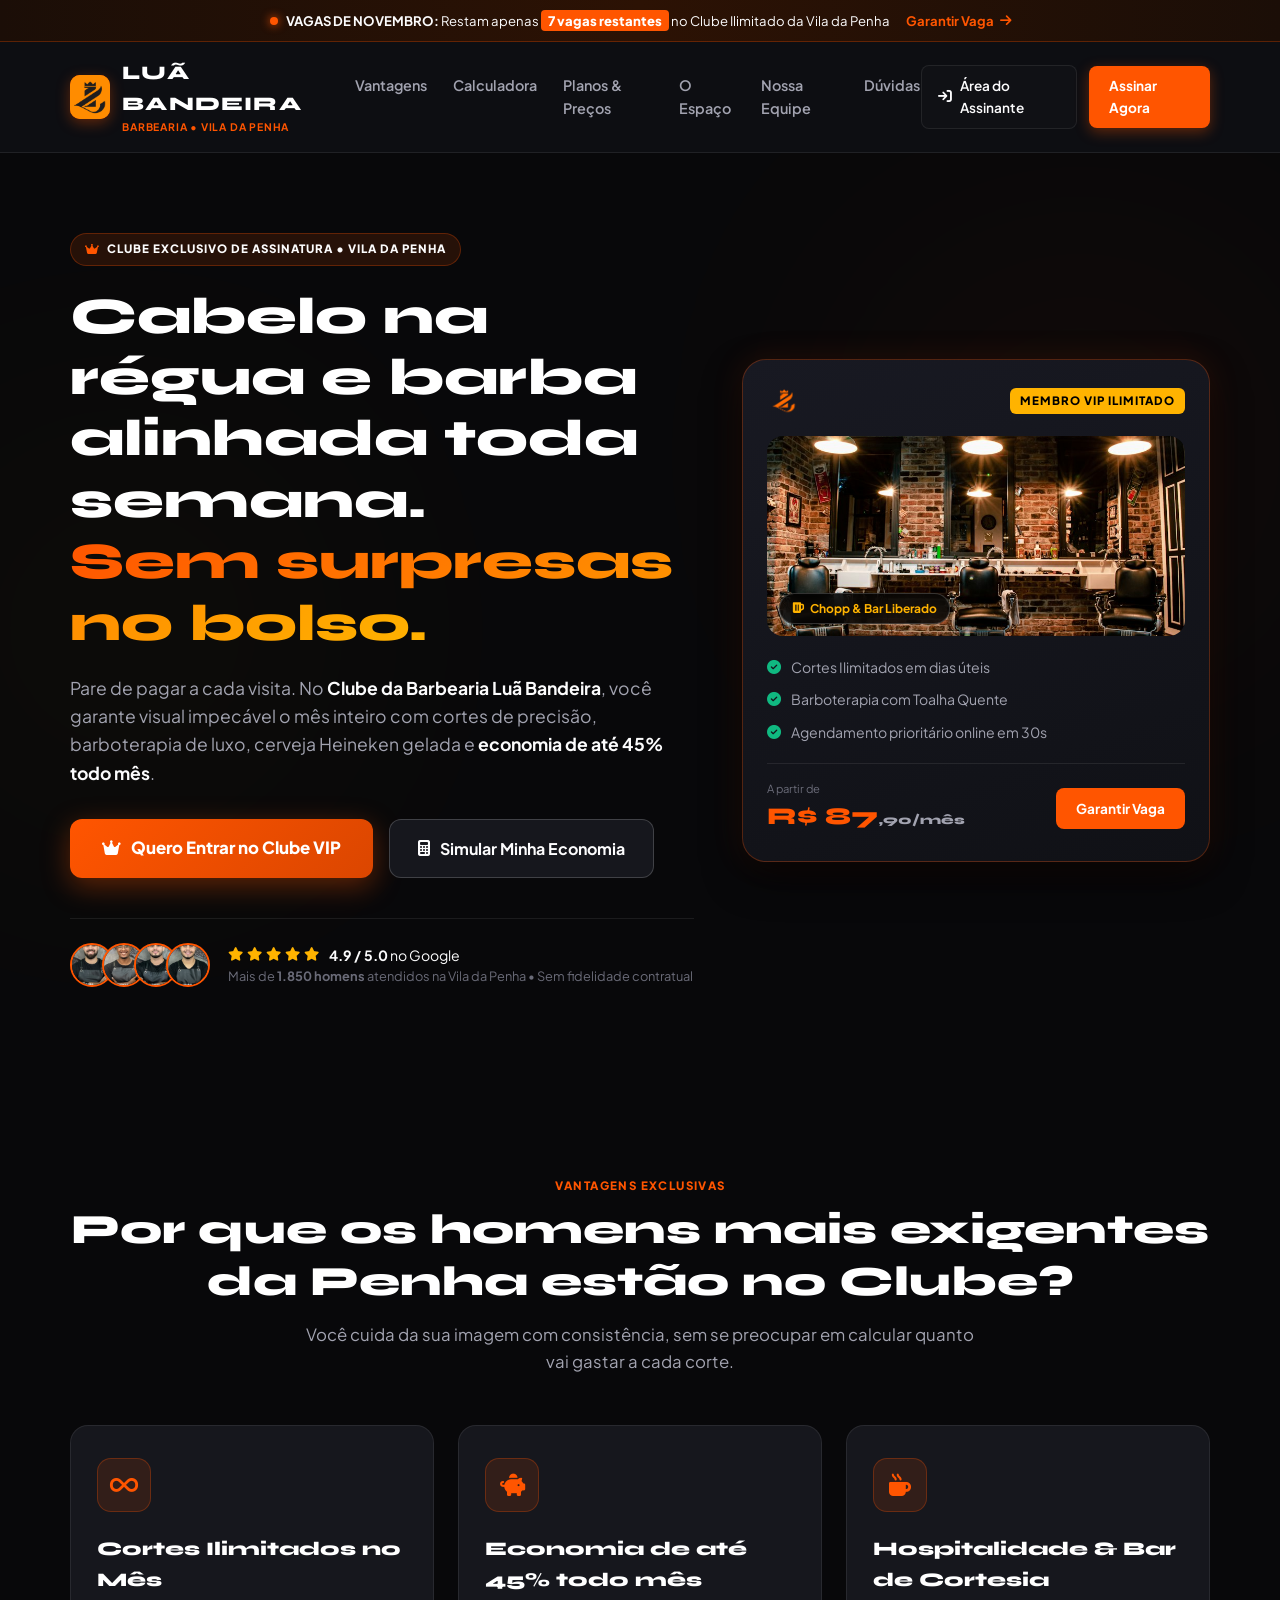
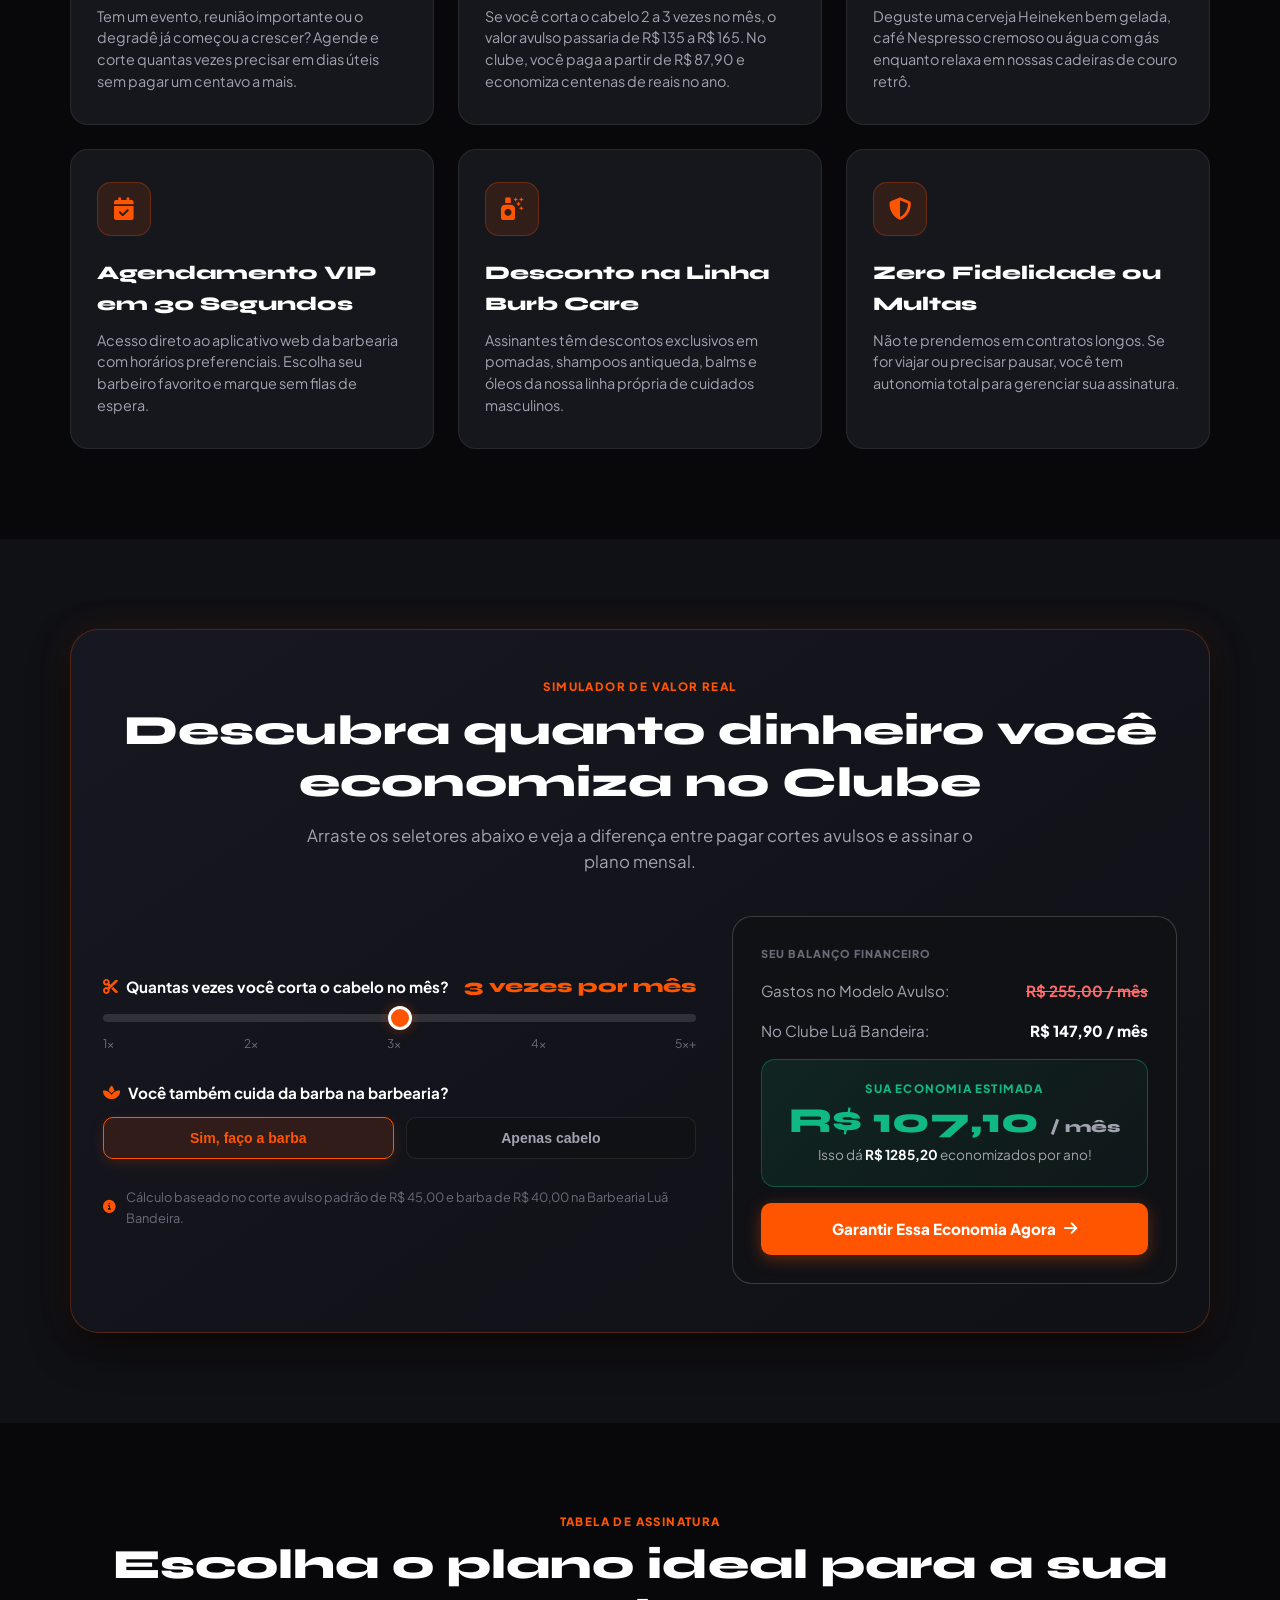
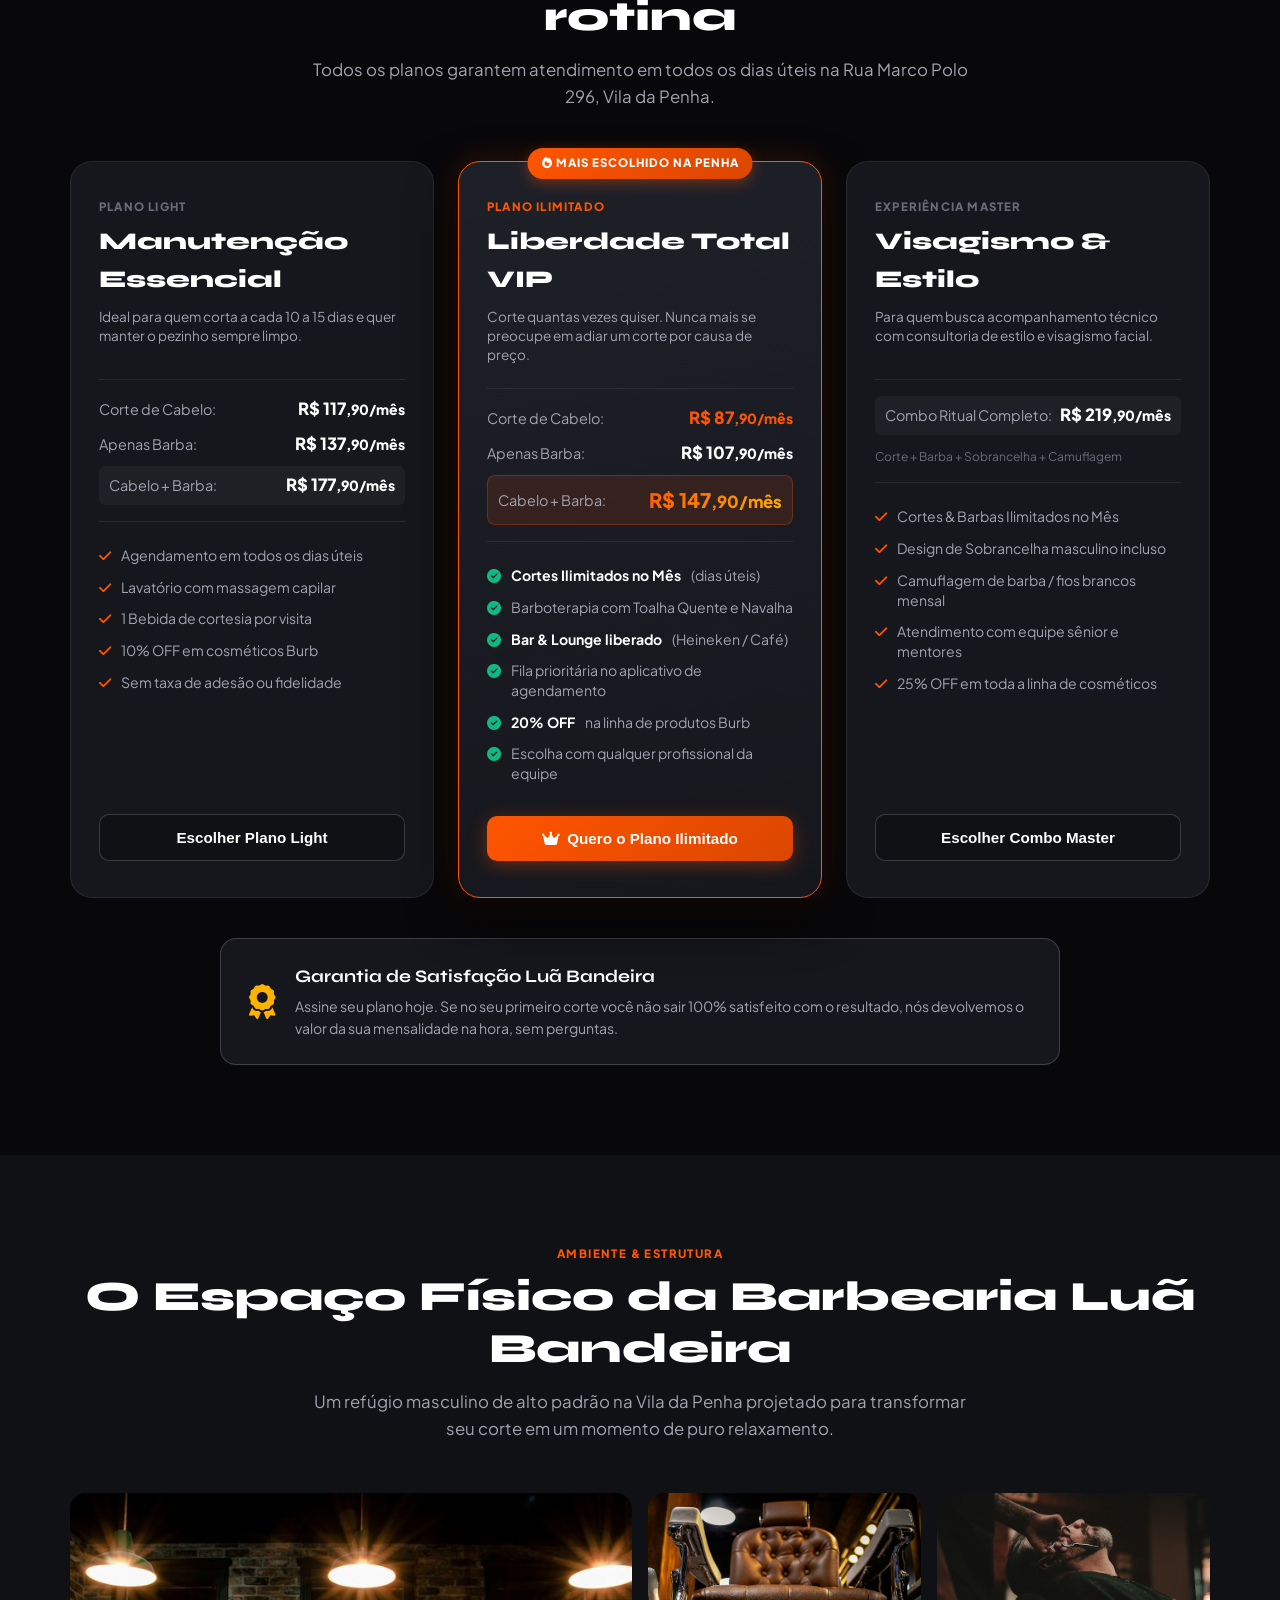
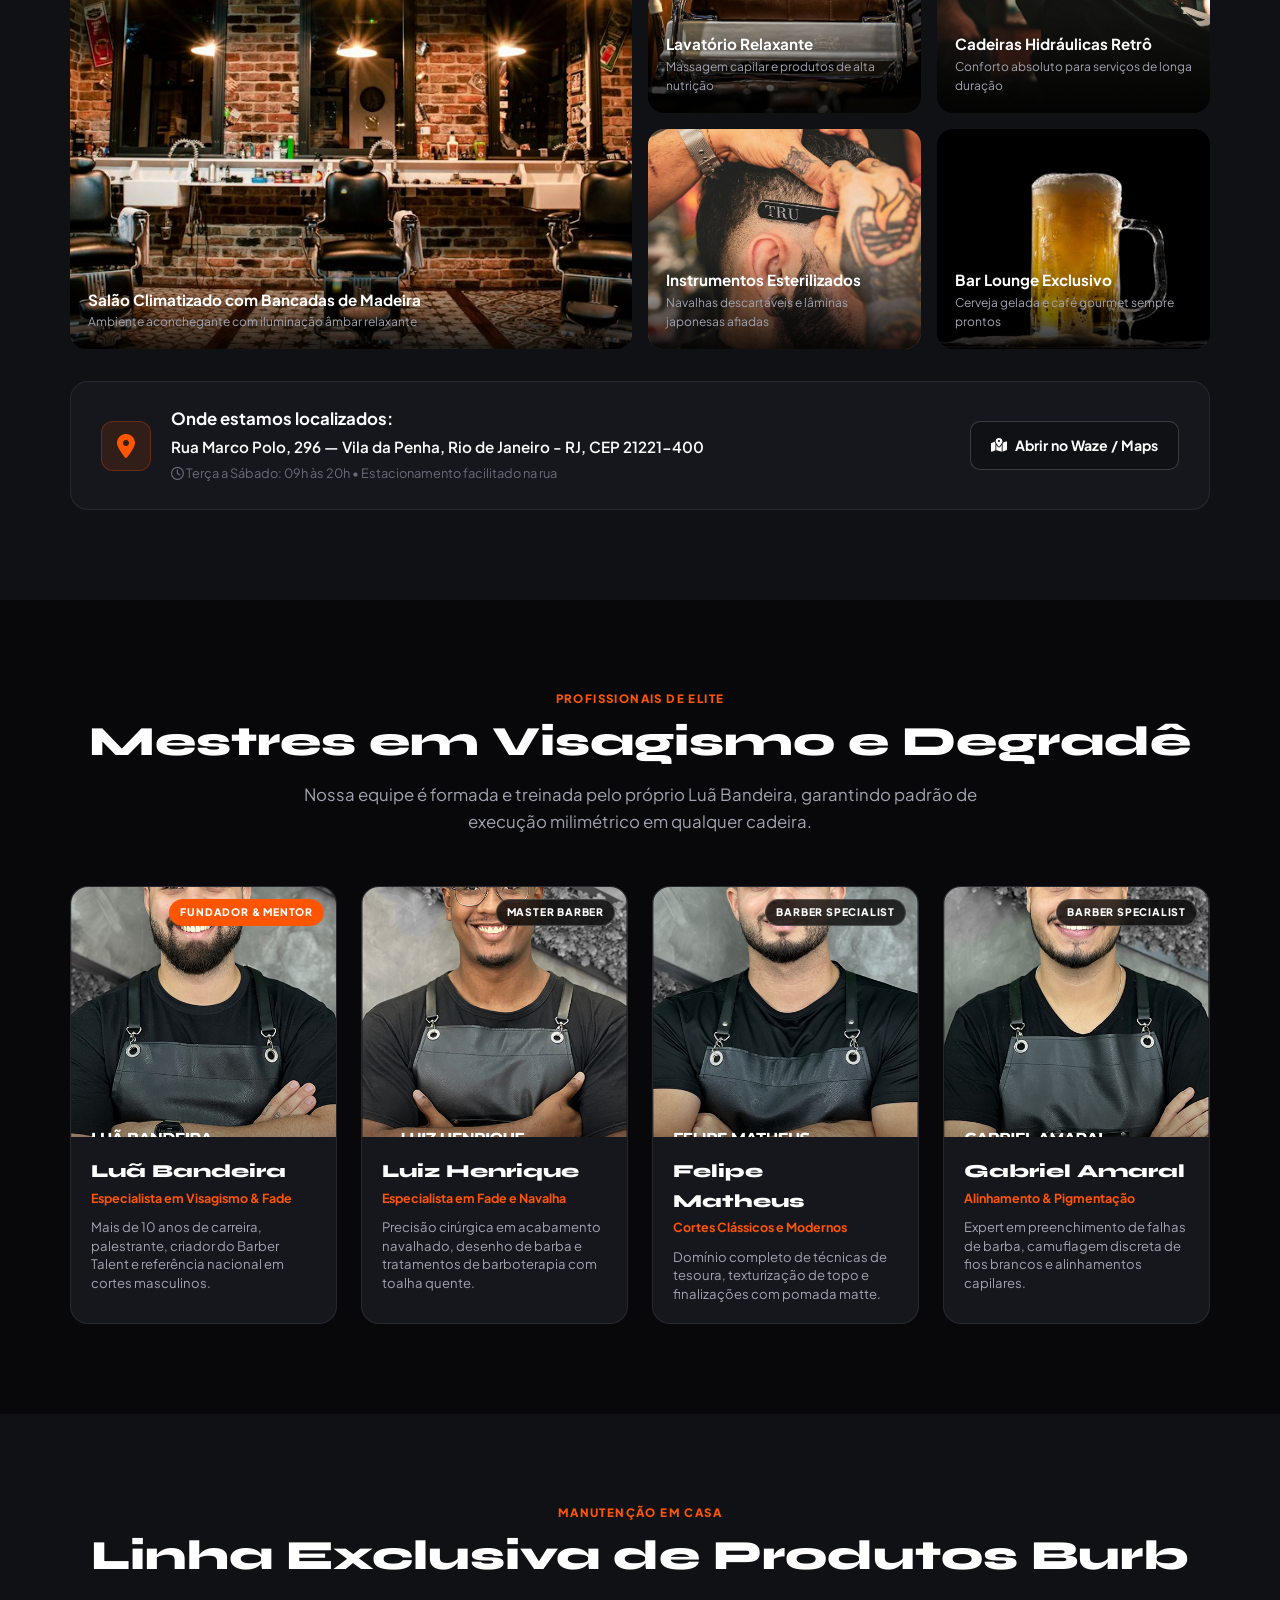
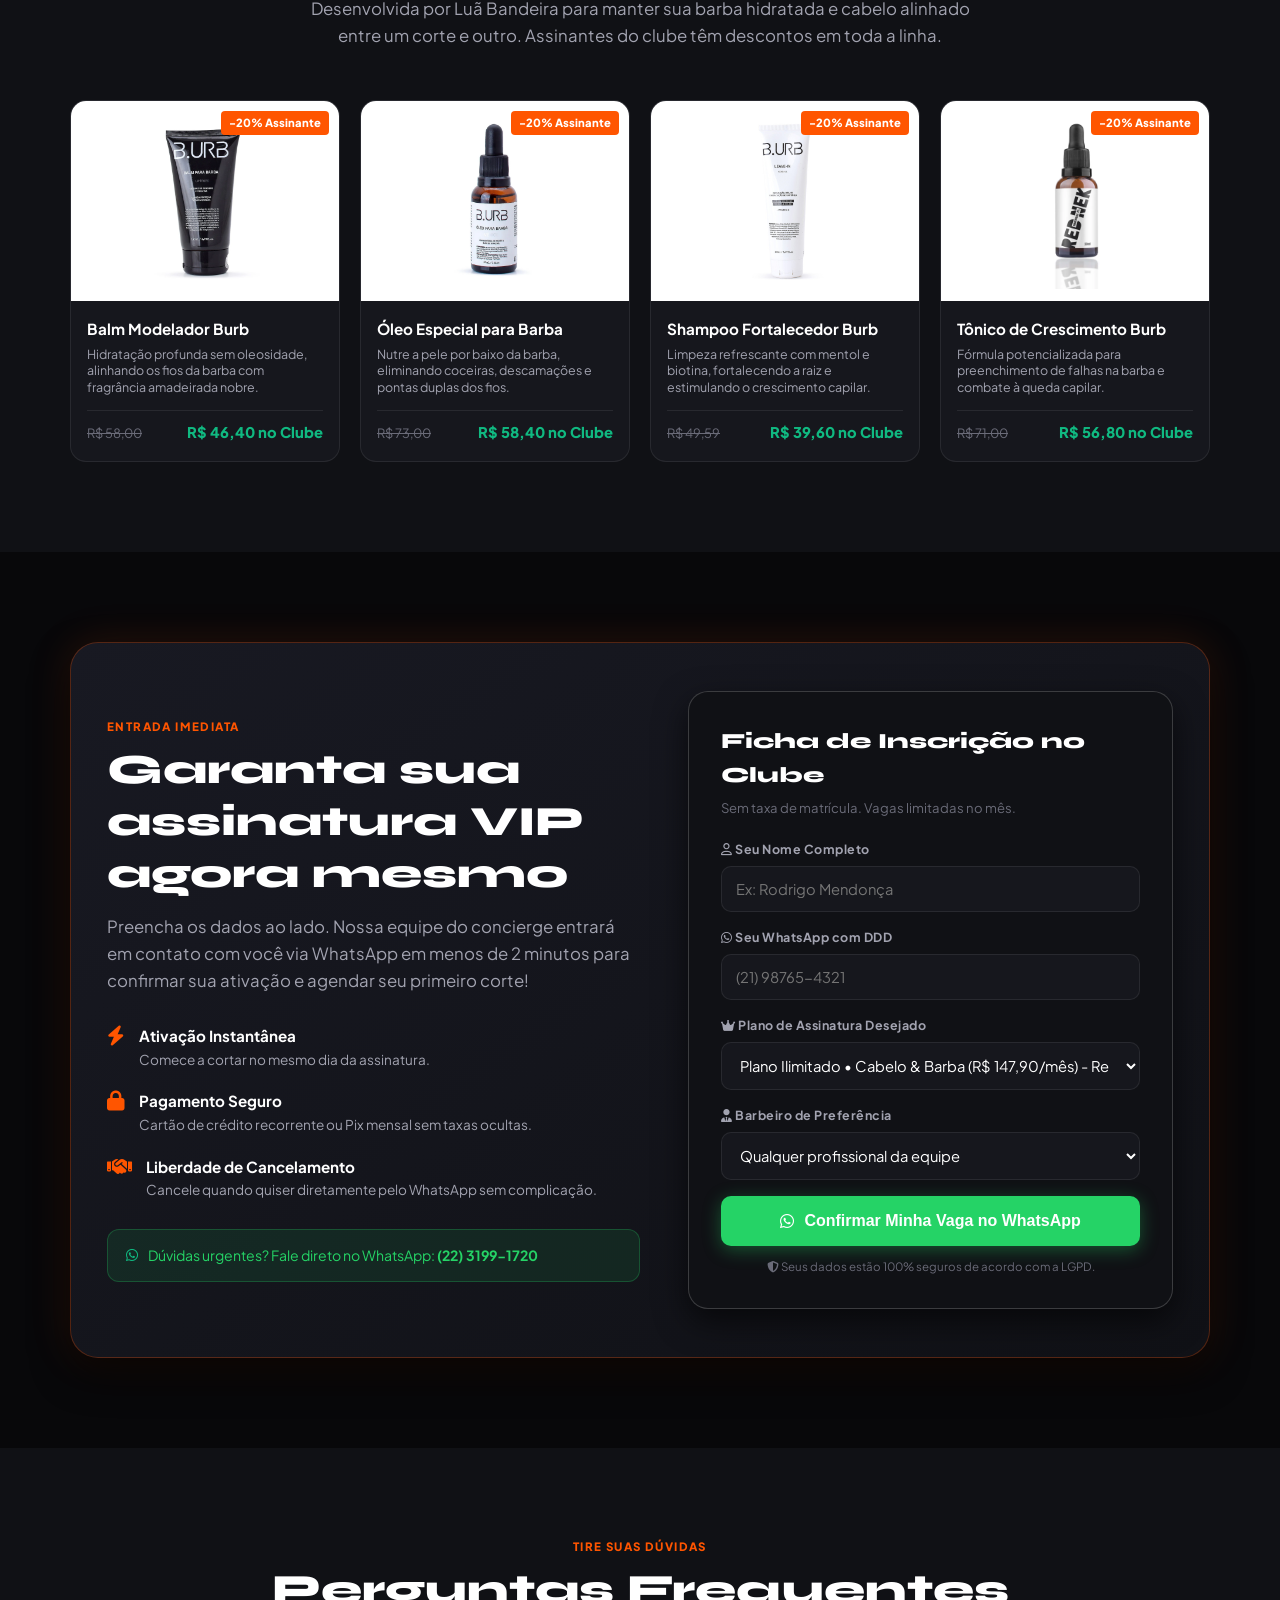
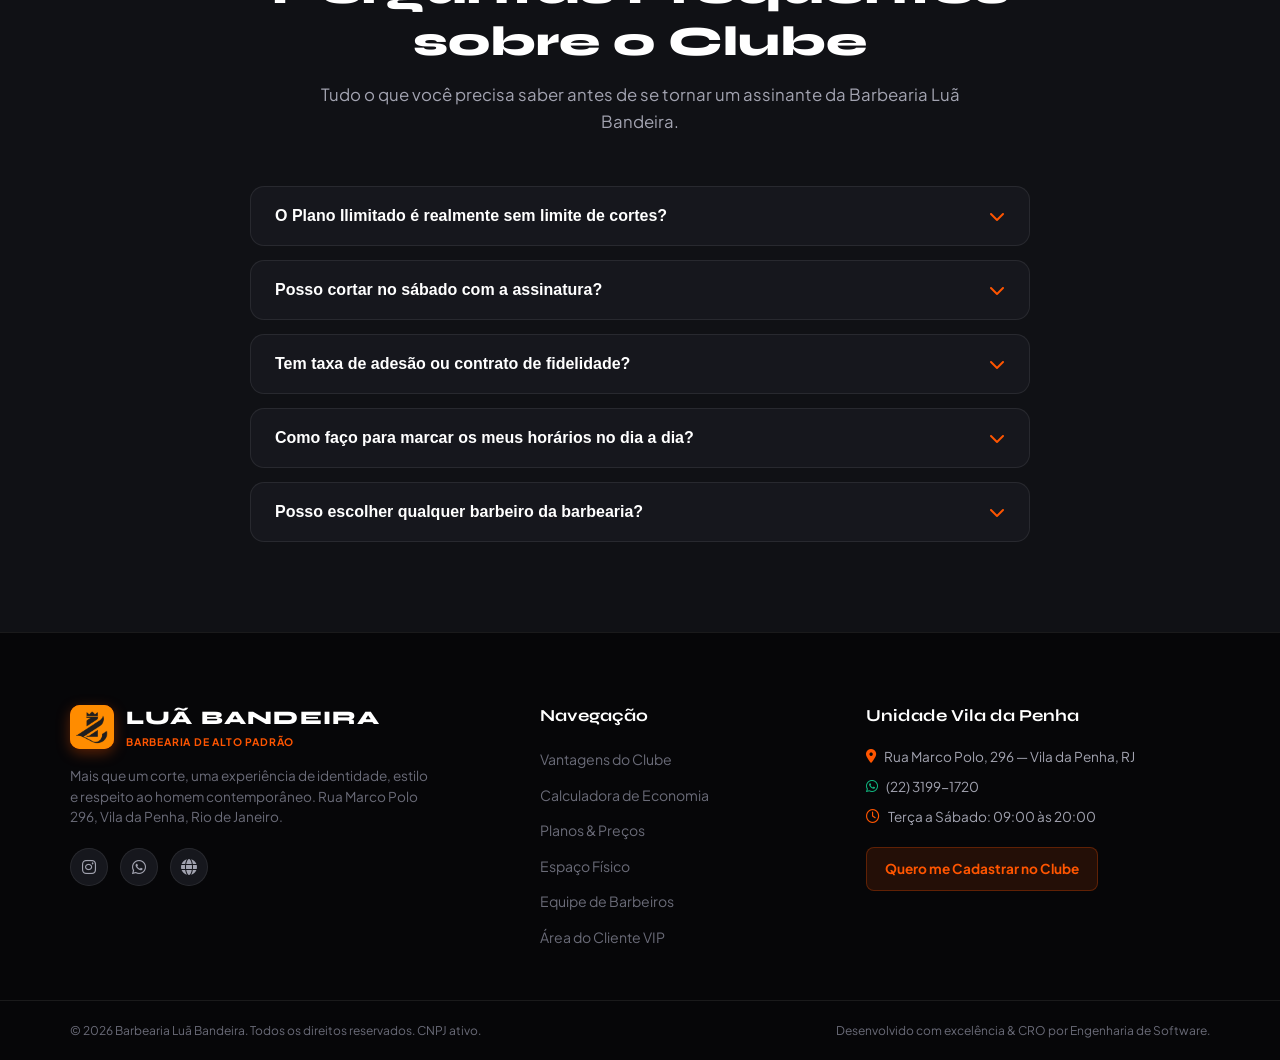
==== landing-page.html @ 5ca291da "feat(landing-page): landing page de alta conversao do clube de assinatura da barbearia lua bandeira" ====
<!DOCTYPE html>
<html lang="pt-BR">
<head>
  <meta charset="UTF-8">
  <meta http-equiv="X-UA-Compatible" content="IE=edge">
  <meta name="viewport" content="width=device-width, initial-scale=1.0, maximum-scale=1.0, user-scalable=no">
  <title>Clube de Assinatura | Barbearia Luã Bandeira — Vila da Penha, RJ</title>
  
  <!-- Meta Tags de Alta Conversão & SEO Local -->
  <meta name="description" content="Mantenha seu corte e barba sempre na régua sem pagar toda vez que senta na cadeira. Conheça o Clube de Assinatura da Barbearia Luã Bandeira na Vila da Penha. Economize até 45% todo mês com cortes ilimitados, ambiente de luxo e chopp gelado.">
  <meta name="keywords" content="barbearia vila da penha, luã bandeira, clube de assinatura barbearia, corte ilimitado rj, barboterapia vila da penha, barbearia de luxo rj">
  <meta name="author" content="Luã Bandeira">
  <meta name="theme-color" content="#08080a">
  
  <!-- Favicon -->
  <link rel="icon" type="image/png" href="assets/logo-luban.png">
  <link rel="apple-touch-icon" href="assets/logo-luban.png">

  <!-- Open Graph / Redes Sociais -->
  <meta property="og:type" content="website">
  <meta property="og:title" content="Clube de Assinatura VIP • Barbearia Luã Bandeira">
  <meta property="og:description" content="Cabelo e barba sempre impecáveis com cortes ilimitados na Vila da Penha. Economia real de até 45% por mês.">
  <meta property="og:image" content="assets/space/espaco-interior-retro.jpg">

  <!-- Schema.org Local Business para SEO -->
  <script type="application/ld+json">
  {
    "@context": "https://schema.org",
    "@type": "BarberShop",
    "name": "Barbearia Luã Bandeira",
    "image": "https://barbearia.luabandeira.com.br/wp-content/uploads/2025/04/LOGO-LUA-BANDEIRA-SEM-FUNDO.png",
    "address": {
      "@type": "PostalAddress",
      "streetAddress": "Rua Marco Polo, 296",
      "addressLocality": "Vila da Penha",
      "addressRegion": "RJ",
      "postalCode": "21221-400",
      "addressCountry": "BR"
    },
    "founder": {
      "@type": "Person",
      "name": "Luã Bandeira"
    },
    "priceRange": "$$",
    "telephone": "+552231991720"
  }
  </script>

  <!-- Google Fonts: Syne & Plus Jakarta Sans -->
  <link rel="preconnect" href="https://fonts.googleapis.com">
  <link rel="preconnect" href="https://fonts.gstatic.com" crossorigin>
  <link href="https://fonts.googleapis.com/css2?family=Plus+Jakarta+Sans:wght@300;400;500;600;700;800&family=Syne:wght@700;800&display=swap" rel="stylesheet">

  <!-- Font Awesome 6 Icons -->
  <link rel="stylesheet" href="https://cdnjs.cloudflare.com/ajax/libs/font-awesome/6.4.0/css/all.min.css">

  <!-- Estilos Customizados da Landing Page -->
  <link rel="stylesheet" href="landing-styles.css">
</head>
<body>

  <!-- TOP ANNOUNCEMENT BAR (URGÊNCIA & ESCASSEZ VIP) -->
  <div class="top-announcement-bar">
    <div class="announcement-content">
      <span class="pulse-dot"></span>
      <span><strong>VAGAS DE NOVEMBRO:</strong> Restam apenas <span class="badge-vagas" id="vagasCount">5 vagas</span> no Clube Ilimitado da Vila da Penha</span>
    </div>
    <a href="#planos" class="announcement-cta">Garantir Vaga <i class="fa-solid fa-arrow-right"></i></a>
  </div>

  <!-- HEADER NAVEGAÇÃO -->
  <header class="main-navbar">
    <div class="container navbar-container">
      <a href="#" class="brand-link">
        <div class="brand-logo-circle">
          <img src="assets/logo-luban.png" alt="Barbearia Luã Bandeira">
        </div>
        <div class="brand-text">
          <span class="brand-name">LUÃ BANDEIRA</span>
          <span class="brand-badge">BARBEARIA • VILA DA PENHA</span>
        </div>
      </a>

      <nav class="nav-links d-none d-lg-flex">
        <a href="#beneficios">Vantagens</a>
        <a href="#calculadora">Calculadora</a>
        <a href="#planos">Planos & Preços</a>
        <a href="#espaco">O Espaço</a>
        <a href="#barbeiros">Nossa Equipe</a>
        <a href="#faq">Dúvidas</a>
      </nav>

      <div class="navbar-actions">
        <a href="index.html" class="btn-login-app" title="Entrar no aplicativo de agendamento">
          <i class="fa-solid fa-arrow-right-to-bracket"></i>
          <span>Área do Assinante</span>
        </a>
        <a href="#cadastro" class="btn-cta-nav">
          <span>Assinar Agora</span>
        </a>
      </div>
    </div>
  </header>

  <!-- ============================================== -->
  <!-- HERO SECTION (PROPOSTA DE VALOR & NEURODESIGN) -->
  <!-- ============================================== -->
  <section class="hero-section">
    <div class="ambient-glow glow-hero-1"></div>
    <div class="ambient-glow glow-hero-2"></div>

    <div class="container hero-container">
      <div class="hero-content">
        <div class="hero-pill-badge">
          <i class="fa-solid fa-crown text-orange"></i>
          <span>CLUBE EXCLUSIVO DE ASSINATURA • VILA DA PENHA</span>
        </div>

        <h1 class="hero-title">
          Cabelo na régua e barba alinhada toda semana. <br>
          <span class="text-gradient-orange">Sem surpresas no bolso.</span>
        </h1>

        <p class="hero-subtitle">
          Pare de pagar a cada visita. No <strong>Clube da Barbearia Luã Bandeira</strong>, você garante visual impecável o mês inteiro com cortes de precisão, barboterapia de luxo, cerveja Heineken gelada e <strong>economia de até 45% todo mês</strong>.
        </p>

        <!-- CTAs Principais -->
        <div class="hero-cta-group">
          <a href="#planos" class="btn-primary-glow">
            <i class="fa-solid fa-crown"></i>
            <span>Quero Entrar no Clube VIP</span>
          </a>
          <a href="#calculadora" class="btn-secondary-glass">
            <i class="fa-solid fa-calculator"></i>
            <span>Simular Minha Economia</span>
          </a>
        </div>

        <!-- Prova Social no Hero -->
        <div class="hero-social-proof">
          <div class="proof-avatars">
            <img src="assets/real/barber-lua-bandeira.png" alt="Luã">
            <img src="assets/real/barber-luiz-henrique.png" alt="Luiz">
            <img src="assets/real/barber-felipe-matheus.png" alt="Felipe">
            <img src="assets/real/barber-gabriel-amaral.png" alt="Gabriel">
          </div>
          <div class="proof-text">
            <div class="stars-row">
              <i class="fa-solid fa-star"></i>
              <i class="fa-solid fa-star"></i>
              <i class="fa-solid fa-star"></i>
              <i class="fa-solid fa-star"></i>
              <i class="fa-solid fa-star"></i>
              <span><strong>4.9 / 5.0</strong> no Google</span>
            </div>
            <p>Mais de <strong>1.850 homens</strong> atendidos na Vila da Penha • Sem fidelidade contratual</p>
          </div>
        </div>
      </div>

      <!-- Imagem / Card Destaque Hero -->
      <div class="hero-visual-card">
        <div class="hero-card-floating">
          <div class="hero-card-header">
            <img src="assets/logo-symbol-orange.png" alt="Monograma Luã Bandeira" class="hero-monogram">
            <span class="hero-card-tag">MEMBRO VIP ILIMITADO</span>
          </div>

          <div class="hero-image-wrap">
            <img src="assets/space/espaco-interior-retro.jpg" alt="Interior Barbearia Luã Bandeira">
            <div class="hero-overlay-tag">
              <i class="fa-solid fa-beer-mug-empty"></i> Chopp & Bar Liberado
            </div>
          </div>

          <div class="hero-card-body">
            <div class="hero-perk-row">
              <i class="fa-solid fa-circle-check text-green"></i>
              <span>Cortes Ilimitados em dias úteis</span>
            </div>
            <div class="hero-perk-row">
              <i class="fa-solid fa-circle-check text-green"></i>
              <span>Barboterapia com Toalha Quente</span>
            </div>
            <div class="hero-perk-row">
              <i class="fa-solid fa-circle-check text-green"></i>
              <span>Agendamento prioritário online em 30s</span>
            </div>
          </div>

          <div class="hero-card-footer">
            <div class="plan-price-small">
              <span class="from">A partir de</span>
              <span class="val">R$ 87<small>,90/mês</small></span>
            </div>
            <a href="#cadastro" class="btn-micro-cta">Garantir Vaga</a>
          </div>
        </div>
      </div>
    </div>
  </section>

  <!-- ============================================== -->
  <!-- BENEFÍCIOS TANGÍVEIS (POR QUE ENTRAR NO CLUBE?) -->
  <!-- ============================================== -->
  <section class="section-padding" id="beneficios">
    <div class="container">
      <div class="section-heading text-center">
        <span class="sub-badge">VANTAGENS EXCLUSIVAS</span>
        <h2 class="title-h2">Por que os homens mais exigentes da Penha estão no Clube?</h2>
        <p class="desc-p">Você cuida da sua imagem com consistência, sem se preocupar em calcular quanto vai gastar a cada corte.</p>
      </div>

      <div class="perks-grid">
        <div class="perk-card">
          <div class="perk-icon-box">
            <i class="fa-solid fa-infinity"></i>
          </div>
          <h3 class="perk-title">Cortes Ilimitados no Mês</h3>
          <p class="perk-desc">Tem um evento, reunião importante ou o degradê já começou a crescer? Agende e corte quantas vezes precisar em dias úteis sem pagar um centavo a mais.</p>
        </div>

        <div class="perk-card">
          <div class="perk-icon-box">
            <i class="fa-solid fa-piggy-bank"></i>
          </div>
          <h3 class="perk-title">Economia de até 45% todo mês</h3>
          <p class="perk-desc">Se você corta o cabelo 2 a 3 vezes no mês, o valor avulso passaria de R$ 135 a R$ 165. No clube, você paga a partir de R$ 87,90 e economiza centenas de reais no ano.</p>
        </div>

        <div class="perk-card">
          <div class="perk-icon-box">
            <i class="fa-solid fa-mug-hot"></i>
          </div>
          <h3 class="perk-title">Hospitalidade & Bar de Cortesia</h3>
          <p class="perk-desc">Deguste uma cerveja Heineken bem gelada, café Nespresso cremoso ou água com gás enquanto relaxa em nossas cadeiras de couro retrô.</p>
        </div>

        <div class="perk-card">
          <div class="perk-icon-box">
            <i class="fa-solid fa-calendar-check"></i>
          </div>
          <h3 class="perk-title">Agendamento VIP em 30 Segundos</h3>
          <p class="perk-desc">Acesso direto ao aplicativo web da barbearia com horários preferenciais. Escolha seu barbeiro favorito e marque sem filas de espera.</p>
        </div>

        <div class="perk-card">
          <div class="perk-icon-box">
            <i class="fa-solid fa-spray-can-sparkles"></i>
          </div>
          <h3 class="perk-title">Desconto na Linha Burb Care</h3>
          <p class="perk-desc">Assinantes têm descontos exclusivos em pomadas, shampoos antiqueda, balms e óleos da nossa linha própria de cuidados masculinos.</p>
        </div>

        <div class="perk-card">
          <div class="perk-icon-box">
            <i class="fa-solid fa-shield-halved"></i>
          </div>
          <h3 class="perk-title">Zero Fidelidade ou Multas</h3>
          <p class="perk-desc">Não te prendemos em contratos longos. Se for viajar ou precisar pausar, você tem autonomia total para gerenciar sua assinatura.</p>
        </div>
      </div>
    </div>
  </section>

  <!-- ============================================== -->
  <!-- CALCULADORA INTERATIVA DE ECONOMIA             -->
  <!-- ============================================== -->
  <section class="section-padding bg-surface-dark" id="calculadora">
    <div class="container">
      <div class="calculator-wrapper">
        <div class="calculator-header text-center">
          <span class="sub-badge">SIMULADOR DE VALOR REAL</span>
          <h2 class="title-h2">Descubra quanto dinheiro você economiza no Clube</h2>
          <p class="desc-p">Arraste os seletores abaixo e veja a diferença entre pagar cortes avulsos e assinar o plano mensal.</p>
        </div>

        <div class="calculator-box-grid">
          <!-- Controles do Usuário -->
          <div class="calc-controls">
            
            <div class="calc-slider-group">
              <div class="slider-label-row">
                <span class="slider-title"><i class="fa-solid fa-scissors"></i> Quantas vezes você corta o cabelo no mês?</span>
                <span class="slider-val" id="cutFrequencyDisplay">3 vezes</span>
              </div>
              <input type="range" min="1" max="5" value="3" id="cutFrequencySlider" class="range-slider">
              <div class="range-ticks">
                <span>1x</span>
                <span>2x</span>
                <span>3x</span>
                <span>4x</span>
                <span>5x+</span>
              </div>
            </div>

            <div class="calc-toggle-group">
              <span class="slider-title"><i class="fa-solid fa-spa"></i> Você também cuida da barba na barbearia?</span>
              <div class="toggle-buttons">
                <button type="button" class="btn-toggle active" id="btnBarbaSim" onclick="toggleBarba(true)">Sim, faço a barba</button>
                <button type="button" class="btn-toggle" id="btnBarbaNao" onclick="toggleBarba(false)">Apenas cabelo</button>
              </div>
            </div>

            <div class="calc-info-note">
              <i class="fa-solid fa-circle-info text-orange"></i>
              <span>Cálculo baseado no corte avulso padrão de R$ 45,00 e barba de R$ 40,00 na Barbearia Luã Bandeira.</span>
            </div>
          </div>

          <!-- Resultado do Comparativo -->
          <div class="calc-results-card">
            <span class="results-badge">SEU BALANÇO FINANCEIRO</span>

            <div class="results-row-item">
              <span class="res-label">Gastos no Modelo Avulso:</span>
              <span class="res-value avulso" id="costAvulsoDisplay">R$ 255,00 / mês</span>
            </div>

            <div class="results-row-item">
              <span class="res-label">No Clube Luã Bandeira:</span>
              <span class="res-value club" id="costClubDisplay">R$ 147,90 / mês</span>
            </div>

            <div class="savings-highlight-box">
              <span class="savings-title">SUA ECONOMIA ESTIMADA</span>
              <div class="savings-number" id="savingsDisplay">R$ 107,10 <small>/ mês</small></div>
              <div class="savings-year" id="savingsYearDisplay">Isso dá <strong>R$ 1.285,20</strong> economizados por ano!</div>
            </div>

            <a href="#cadastro" class="btn-calc-cta" id="btnCalcAction">
              <span>Garantir Essa Economia Agora</span>
              <i class="fa-solid fa-arrow-right"></i>
            </a>
          </div>
        </div>
      </div>
    </div>
  </section>

  <!-- ============================================== -->
  <!-- TABELA OFICIAL DOS PLANOS (CRO HIGH-CONVERT)   -->
  <!-- ============================================== -->
  <section class="section-padding" id="planos">
    <div class="container">
      <div class="section-heading text-center">
        <span class="sub-badge">TABELA DE ASSINATURA</span>
        <h2 class="title-h2">Escolha o plano ideal para a sua rotina</h2>
        <p class="desc-p">Todos os planos garantem atendimento em todos os dias úteis na Rua Marco Polo 296, Vila da Penha.</p>
      </div>

      <div class="plans-cards-grid">
        
        <!-- CARD 1: PLANO LIGHT -->
        <div class="plan-card">
          <div class="plan-header">
            <span class="plan-tier">PLANO LIGHT</span>
            <h3 class="plan-name">Manutenção Essencial</h3>
            <p class="plan-summary">Ideal para quem corta a cada 10 a 15 dias e quer manter o pezinho sempre limpo.</p>
          </div>

          <div class="plan-price-block">
            <div class="price-line">
              <span class="category">Corte de Cabelo:</span>
              <span class="price-num">R$ 117<small>,90/mês</small></span>
            </div>
            <div class="price-line">
              <span class="category">Apenas Barba:</span>
              <span class="price-num">R$ 137<small>,90/mês</small></span>
            </div>
            <div class="price-line highlight">
              <span class="category">Cabelo + Barba:</span>
              <span class="price-num">R$ 177<small>,90/mês</small></span>
            </div>
          </div>

          <ul class="plan-features-list">
            <li><i class="fa-solid fa-check text-orange"></i> Agendamento em todos os dias úteis</li>
            <li><i class="fa-solid fa-check text-orange"></i> Lavatório com massagem capilar</li>
            <li><i class="fa-solid fa-check text-orange"></i> 1 Bebida de cortesia por visita</li>
            <li><i class="fa-solid fa-check text-orange"></i> 10% OFF em cosméticos Burb</li>
            <li><i class="fa-solid fa-check text-orange"></i> Sem taxa de adesão ou fidelidade</li>
          </ul>

          <button class="btn-select-plan" onclick="selectPlanForm('Plano Light (Cabelo e Barba - R$ 177,90)')">
            Escolher Plano Light
          </button>
        </div>

        <!-- CARD 2: PLANO ILIMITADO (DESTAQUE MESTRE) -->
        <div class="plan-card featured-plan">
          <div class="badge-featured-tag">
            <i class="fa-solid fa-fire"></i> MAIS ESCOLHIDO NA PENHA
          </div>

          <div class="plan-header">
            <span class="plan-tier text-orange">PLANO ILIMITADO</span>
            <h3 class="plan-name">Liberdade Total VIP</h3>
            <p class="plan-summary">Corte quantas vezes quiser. Nunca mais se preocupe em adiar um corte por causa de preço.</p>
          </div>

          <div class="plan-price-block">
            <div class="price-line">
              <span class="category">Corte de Cabelo:</span>
              <span class="price-num text-orange">R$ 87<small>,90/mês</small></span>
            </div>
            <div class="price-line">
              <span class="category">Apenas Barba:</span>
              <span class="price-num">R$ 107<small>,90/mês</small></span>
            </div>
            <div class="price-line highlight-gold">
              <span class="category">Cabelo + Barba:</span>
              <span class="price-num text-gradient-orange">R$ 147<small>,90/mês</small></span>
            </div>
          </div>

          <ul class="plan-features-list">
            <li><i class="fa-solid fa-circle-check text-green"></i> <strong>Cortes Ilimitados no Mês</strong> (dias úteis)</li>
            <li><i class="fa-solid fa-circle-check text-green"></i> Barboterapia com Toalha Quente e Navalha</li>
            <li><i class="fa-solid fa-circle-check text-green"></i> <strong>Bar & Lounge liberado</strong> (Heineken / Café)</li>
            <li><i class="fa-solid fa-circle-check text-green"></i> Fila prioritária no aplicativo de agendamento</li>
            <li><i class="fa-solid fa-circle-check text-green"></i> <strong>20% OFF</strong> na linha de produtos Burb</li>
            <li><i class="fa-solid fa-circle-check text-green"></i> Escolha com qualquer profissional da equipe</li>
          </ul>

          <button class="btn-select-plan primary" onclick="selectPlanForm('Plano Ilimitado (Cabelo e Barba - R$ 147,90)')">
            <i class="fa-solid fa-crown"></i> Quero o Plano Ilimitado
          </button>
        </div>

        <!-- CARD 3: COMBO COMPLETO RITUAL -->
        <div class="plan-card">
          <div class="plan-header">
            <span class="plan-tier">EXPERIÊNCIA MASTER</span>
            <h3 class="plan-name">Visagismo & Estilo</h3>
            <p class="plan-summary">Para quem busca acompanhamento técnico com consultoria de estilo e visagismo facial.</p>
          </div>

          <div class="plan-price-block">
            <div class="price-line highlight">
              <span class="category">Combo Ritual Completo:</span>
              <span class="price-num">R$ 219<small>,90/mês</small></span>
            </div>
            <span class="price-caption">Corte + Barba + Sobrancelha + Camuflagem</span>
          </div>

          <ul class="plan-features-list">
            <li><i class="fa-solid fa-check text-orange"></i> Cortes & Barbas Ilimitados no Mês</li>
            <li><i class="fa-solid fa-check text-orange"></i> Design de Sobrancelha masculino incluso</li>
            <li><i class="fa-solid fa-check text-orange"></i> Camuflagem de barba / fios brancos mensal</li>
            <li><i class="fa-solid fa-check text-orange"></i> Atendimento com equipe sênior e mentores</li>
            <li><i class="fa-solid fa-check text-orange"></i> 25% OFF em toda a linha de cosméticos</li>
          </ul>

          <button class="btn-select-plan" onclick="selectPlanForm('Combo Visagismo & Estilo (R$ 219,90)')">
            Escolher Combo Master
          </button>
        </div>

      </div>

      <!-- Garantia Sem Riscos -->
      <div class="risk-reversal-box">
        <div class="risk-icon"><i class="fa-solid fa-award"></i></div>
        <div class="risk-text">
          <h4>Garantia de Satisfação Luã Bandeira</h4>
          <p>Assine seu plano hoje. Se no seu primeiro corte você não sair 100% satisfeito com o resultado, nós devolvemos o valor da sua mensalidade na hora, sem perguntas.</p>
        </div>
      </div>
    </div>
  </section>

  <!-- ============================================== -->
  <!-- CONHEÇA NOSSO ESPAÇO FÍSICO NA VILA DA PENHA   -->
  <!-- ============================================== -->
  <section class="section-padding bg-surface-dark" id="espaco">
    <div class="container">
      <div class="section-heading text-center">
        <span class="sub-badge">AMBIENTE & ESTRUTURA</span>
        <h2 class="title-h2">O Espaço Físico da Barbearia Luã Bandeira</h2>
        <p class="desc-p">Um refúgio masculino de alto padrão na Vila da Penha projetado para transformar seu corte em um momento de puro relaxamento.</p>
      </div>

      <div class="gallery-space-grid">
        <div class="gallery-item large">
          <img src="assets/space/espaco-interior-retro.jpg" alt="Salão Principal com Cadeiras Retrô">
          <div class="gallery-caption">
            <h5>Salão Climatizado com Bancadas de Madeira</h5>
            <span>Ambiente aconchegante com iluminação âmbar relaxante</span>
          </div>
        </div>

        <div class="gallery-item">
          <img src="assets/space/espaco-lavatorio.jpg" alt="Lavatório com Massagem">
          <div class="gallery-caption">
            <h5>Lavatório Relaxante</h5>
            <span>Massagem capilar e produtos de alta nutrição</span>
          </div>
        </div>

        <div class="gallery-item">
          <img src="assets/space/espaco-cadeiras.jpg" alt="Cadeira Vintage de Couro">
          <div class="gallery-caption">
            <h5>Cadeiras Hidráulicas Retrô</h5>
            <span>Conforto absoluto para serviços de longa duração</span>
          </div>
        </div>

        <div class="gallery-item">
          <img src="assets/space/espaco-navalha.jpg" alt="Instrumentos de Precisão">
          <div class="gallery-caption">
            <h5>Instrumentos Esterilizados</h5>
            <span>Navalhas descartáveis e lâminas japonesas afiadas</span>
          </div>
        </div>

        <div class="gallery-item">
          <img src="assets/drink-heineken.jpg" alt="Chopp e Cervejas de Cortesia">
          <div class="gallery-caption">
            <h5>Bar Lounge Exclusivo</h5>
            <span>Cerveja gelada e café gourmet sempre prontos</span>
          </div>
        </div>
      </div>

      <!-- Card de Localização com Endereço Verificado -->
      <div class="location-banner">
        <div class="loc-icon-pin">
          <i class="fa-solid fa-location-dot"></i>
        </div>
        <div class="loc-details">
          <h4>Onde estamos localizados:</h4>
          <p class="loc-address">Rua Marco Polo, 296 — Vila da Penha, Rio de Janeiro - RJ, CEP 21221-400</p>
          <span class="loc-hours"><i class="fa-regular fa-clock"></i> Terça a Sábado: 09h às 20h • Estacionamento facilitado na rua</span>
        </div>
        <a href="https://www.google.com/maps/search/?api=1&query=Rua+Marco+Polo+296+Vila+da+Penha+Rio+de+Janeiro" target="_blank" class="btn-open-maps">
          <i class="fa-solid fa-map-location-dot"></i> Abrir no Waze / Maps
        </a>
      </div>
    </div>
  </section>

  <!-- ============================================== -->
  <!-- EQUIPE DE PROFISSIONAIS (AUTORIDADE REAL)      -->
  <!-- ============================================== -->
  <section class="section-padding" id="barbeiros">
    <div class="container">
      <div class="section-heading text-center">
        <span class="sub-badge">PROFISSIONAIS DE ELITE</span>
        <h2 class="title-h2">Mestres em Visagismo e Degradê</h2>
        <p class="desc-p">Nossa equipe é formada e treinada pelo próprio Luã Bandeira, garantindo padrão de execução milimétrico em qualquer cadeira.</p>
      </div>

      <div class="barbers-team-grid">
        
        <div class="barber-profile-card">
          <div class="barber-img-container">
            <img src="assets/real/barber-lua-bandeira.png" alt="Luã Bandeira">
            <span class="role-badge founder">FUNDADOR & MENTOR</span>
          </div>
          <div class="barber-card-info">
            <h3 class="barber-name">Luã Bandeira</h3>
            <span class="barber-spec">Especialista em Visagismo & Fade</span>
            <p class="barber-bio">Mais de 10 anos de carreira, palestrante, criador do Barber Talent e referência nacional em cortes masculinos.</p>
          </div>
        </div>

        <div class="barber-profile-card">
          <div class="barber-img-container">
            <img src="assets/real/barber-luiz-henrique.png" alt="Luiz Henrique">
            <span class="role-badge">MASTER BARBER</span>
          </div>
          <div class="barber-card-info">
            <h3 class="barber-name">Luiz Henrique</h3>
            <span class="barber-spec">Especialista em Fade e Navalha</span>
            <p class="barber-bio">Precisão cirúrgica em acabamento navalhado, desenho de barba e tratamentos de barboterapia com toalha quente.</p>
          </div>
        </div>

        <div class="barber-profile-card">
          <div class="barber-img-container">
            <img src="assets/real/barber-felipe-matheus.png" alt="Felipe Matheus">
            <span class="role-badge">BARBER SPECIALIST</span>
          </div>
          <div class="barber-card-info">
            <h3 class="barber-name">Felipe Matheus</h3>
            <span class="barber-spec">Cortes Clássicos e Modernos</span>
            <p class="barber-bio">Domínio completo de técnicas de tesoura, texturização de topo e finalizações com pomada matte.</p>
          </div>
        </div>

        <div class="barber-profile-card">
          <div class="barber-img-container">
            <img src="assets/real/barber-gabriel-amaral.png" alt="Gabriel Amaral">
            <span class="role-badge">BARBER SPECIALIST</span>
          </div>
          <div class="barber-card-info">
            <h3 class="barber-name">Gabriel Amaral</h3>
            <span class="barber-spec">Alinhamento & Pigmentação</span>
            <p class="barber-bio">Expert em preenchimento de falhas de barba, camuflagem discreta de fios brancos e alinhamentos capilares.</p>
          </div>
        </div>

      </div>
    </div>
  </section>

  <!-- ============================================== -->
  <!-- LINHA DE PRODUTOS BURB (CUIDADOS EM CASA)      -->
  <!-- ============================================== -->
  <section class="section-padding bg-surface-dark" id="produtos">
    <div class="container">
      <div class="section-heading text-center">
        <span class="sub-badge">MANUTENÇÃO EM CASA</span>
        <h2 class="title-h2">Linha Exclusiva de Produtos Burb</h2>
        <p class="desc-p">Desenvolvida por Luã Bandeira para manter sua barba hidratada e cabelo alinhado entre um corte e outro. Assinantes do clube têm descontos em toda a linha.</p>
      </div>

      <div class="products-carousel-grid">
        <div class="product-item-card">
          <div class="product-thumb">
            <img src="assets/real/balm-burb.webp" alt="Balm para Barba Burb">
            <span class="product-discount-tag">-20% Assinante</span>
          </div>
          <div class="product-body">
            <h4 class="product-title">Balm Modelador Burb</h4>
            <p class="product-desc">Hidratação profunda sem oleosidade, alinhando os fios da barba com fragrância amadeirada nobre.</p>
            <div class="product-pricing">
              <span class="price-reg">R$ 58,00</span>
              <span class="price-vip">R$ 46,40 no Clube</span>
            </div>
          </div>
        </div>

        <div class="product-item-card">
          <div class="product-thumb">
            <img src="assets/real/oleo-branco-burb.webp" alt="Óleo para Barba Burb">
            <span class="product-discount-tag">-20% Assinante</span>
          </div>
          <div class="product-body">
            <h4 class="product-title">Óleo Especial para Barba</h4>
            <p class="product-desc">Nutre a pele por baixo da barba, eliminando coceiras, descamações e pontas duplas dos fios.</p>
            <div class="product-pricing">
              <span class="price-reg">R$ 73,00</span>
              <span class="price-vip">R$ 58,40 no Clube</span>
            </div>
          </div>
        </div>

        <div class="product-item-card">
          <div class="product-thumb">
            <img src="assets/real/shampoo-burb.jpg" alt="Shampoo Burb">
            <span class="product-discount-tag">-20% Assinante</span>
          </div>
          <div class="product-body">
            <h4 class="product-title">Shampoo Fortalecedor Burb</h4>
            <p class="product-desc">Limpeza refrescante com mentol e biotina, fortalecendo a raiz e estimulando o crescimento capilar.</p>
            <div class="product-pricing">
              <span class="price-reg">R$ 49,59</span>
              <span class="price-vip">R$ 39,60 no Clube</span>
            </div>
          </div>
        </div>

        <div class="product-item-card">
          <div class="product-thumb">
            <img src="assets/real/minox-burb.webp" alt="Minoxidil Burb">
            <span class="product-discount-tag">-20% Assinante</span>
          </div>
          <div class="product-body">
            <h4 class="product-title">Tônico de Crescimento Burb</h4>
            <p class="product-desc">Fórmula potencializada para preenchimento de falhas na barba e combate à queda capilar.</p>
            <div class="product-pricing">
              <span class="price-reg">R$ 71,00</span>
              <span class="price-vip">R$ 56,80 no Clube</span>
            </div>
          </div>
        </div>
      </div>
    </div>
  </section>

  <!-- ============================================== -->
  <!-- FORMULÁRIO DE CADASTRO VIP (CONVERSÃO DIRETA)  -->
  <!-- ============================================== -->
  <section class="section-padding" id="cadastro">
    <div class="container">
      <div class="checkout-card-wrapper">
        <div class="checkout-grid">
          
          <!-- Coluna 1: Argumentos & Benefícios -->
          <div class="checkout-info-col">
            <span class="sub-badge">ENTRADA IMEDIATA</span>
            <h2 class="title-h2 text-white">Garanta sua assinatura VIP agora mesmo</h2>
            <p class="desc-p text-secondary">
              Preencha os dados ao lado. Nossa equipe do concierge entrará em contato com você via WhatsApp em menos de 2 minutos para confirmar sua ativação e agendar seu primeiro corte!
            </p>

            <div class="checkout-perks-summary">
              <div class="chk-item">
                <i class="fa-solid fa-bolt text-orange"></i>
                <div>
                  <strong>Ativação Instantânea</strong>
                  <p>Comece a cortar no mesmo dia da assinatura.</p>
                </div>
              </div>

              <div class="chk-item">
                <i class="fa-solid fa-lock text-orange"></i>
                <div>
                  <strong>Pagamento Seguro</strong>
                  <p>Cartão de crédito recorrente ou Pix mensal sem taxas ocultas.</p>
                </div>
              </div>

              <div class="chk-item">
                <i class="fa-solid fa-handshake text-orange"></i>
                <div>
                  <strong>Liberdade de Cancelamento</strong>
                  <p>Cancele quando quiser diretamente pelo WhatsApp sem complicação.</p>
                </div>
              </div>
            </div>

            <div class="barbershop-direct-contact">
              <i class="fa-brands fa-whatsapp text-green"></i>
              <span>Dúvidas urgentes? Fale direto no WhatsApp: <strong>(22) 3199-1720</strong></span>
            </div>
          </div>

          <!-- Coluna 2: Formulário de Alta Conversão -->
          <div class="checkout-form-col">
            <form id="formClubeCadastro" onsubmit="event.preventDefault(); submitClubeLead();">
              <h3 class="form-title">Ficha de Inscrição no Clube</h3>
              <p class="form-sub">Sem taxa de matrícula. Vagas limitadas no mês.</p>

              <div class="form-group-field">
                <label for="leadName"><i class="fa-regular fa-user"></i> Seu Nome Completo</label>
                <input type="text" id="leadName" placeholder="Ex: Rodrigo Mendonça" required>
              </div>

              <div class="form-group-field">
                <label for="leadWhatsapp"><i class="fa-brands fa-whatsapp"></i> Seu WhatsApp com DDD</label>
                <input type="tel" id="leadWhatsapp" placeholder="(21) 98765-4321" required>
              </div>

              <div class="form-group-field">
                <label for="leadPlan"><i class="fa-solid fa-crown"></i> Plano de Assinatura Desejado</label>
                <select id="leadPlan" required>
                  <option value="Plano Ilimitado (Cabelo e Barba - R$ 147,90)" selected>Plano Ilimitado • Cabelo & Barba (R$ 147,90/mês) - Recomendado</option>
                  <option value="Plano Ilimitado (Apenas Corte - R$ 87,90)">Plano Ilimitado • Apenas Corte de Cabelo (R$ 87,90/mês)</option>
                  <option value="Plano Ilimitado (Apenas Barba - R$ 107,90)">Plano Ilimitado • Apenas Barba (R$ 107,90/mês)</option>
                  <option value="Plano Light (Cabelo e Barba - R$ 177,90)">Plano Light • Cabelo & Barba (R$ 177,90/mês)</option>
                  <option value="Plano Light (Apenas Corte - R$ 117,90)">Plano Light • Apenas Corte (R$ 117,90/mês)</option>
                  <option value="Combo Visagismo & Estilo (R$ 219,90)">Combo Master • Visagismo & Estilo (R$ 219,90/mês)</option>
                </select>
              </div>

              <div class="form-group-field">
                <label for="leadBarber"><i class="fa-solid fa-user-tie"></i> Barbeiro de Preferência</label>
                <select id="leadBarber">
                  <option value="Qualquer Barbeiro Disponível" selected>Qualquer profissional da equipe</option>
                  <option value="Luã Bandeira">Luã Bandeira (Fundador & Head Barber)</option>
                  <option value="Luiz Henrique">Luiz Henrique (Master Barber)</option>
                  <option value="Felipe Matheus">Felipe Matheus</option>
                  <option value="Gabriel Amaral">Gabriel Amaral</option>
                </select>
              </div>

              <button type="submit" class="btn-submit-lead" id="btnSubmitForm">
                <i class="fa-brands fa-whatsapp"></i>
                <span>Confirmar Minha Vaga no WhatsApp</span>
              </button>

              <span class="guarantee-text">
                <i class="fa-solid fa-shield-halved"></i> Seus dados estão 100% seguros de acordo com a LGPD.
              </span>
            </form>
          </div>

        </div>
      </div>
    </div>
  </section>

  <!-- ============================================== -->
  <!-- FAQ - PERGUNTAS FREQUENTES (QUEBRA DE OBJEÇÃO) -->
  <!-- ============================================== -->
  <section class="section-padding bg-surface-dark" id="faq">
    <div class="container max-w-800">
      <div class="section-heading text-center">
        <span class="sub-badge">TIRE SUAS DÚVIDAS</span>
        <h2 class="title-h2">Perguntas Frequentes sobre o Clube</h2>
        <p class="desc-p">Tudo o que você precisa saber antes de se tornar um assinante da Barbearia Luã Bandeira.</p>
      </div>

      <div class="faq-accordion">
        
        <div class="faq-item">
          <button class="faq-question">
            <span>O Plano Ilimitado é realmente sem limite de cortes?</span>
            <i class="fa-solid fa-chevron-down"></i>
          </button>
          <div class="faq-answer">
            <p>Sim! Você pode agendar e cortar quantas vezes precisar em todos os dias úteis (terça a sexta-feira). Se você gosta de manter o degradê milimétrico ou o pezinho sempre perfeito toda semana, pode vir sem nenhum custo adicional.</p>
          </div>
        </div>

        <div class="faq-item">
          <button class="faq-question">
            <span>Posso cortar no sábado com a assinatura?</span>
            <i class="fa-solid fa-chevron-down"></i>
          </button>
          <div class="faq-answer">
            <p>Para garantir a pontualidade e o padrão exclusivo de atendimento sem filas, os planos mensais padrão funcionam em todos os dias úteis (terça a sexta-feira). Aos sábados, os atendimentos de assinantes têm condições especiais e descontos exclusivos mediante agendamento prévio com o concierge.</p>
          </div>
        </div>

        <div class="faq-item">
          <button class="faq-question">
            <span>Tem taxa de adesão ou contrato de fidelidade?</span>
            <i class="fa-solid fa-chevron-down"></i>
          </button>
          <div class="faq-answer">
            <p>Não cobramos taxa de adesão ou matrícula! E não há fidelidade de 12 meses: você pode pausar ou cancelar sua assinatura a qualquer momento antes da próxima renovação mensal, sem multa e sem burocracia.</p>
          </div>
        </div>

        <div class="faq-item">
          <button class="faq-question">
            <span>Como faço para marcar os meus horários no dia a dia?</span>
            <i class="fa-solid fa-chevron-down"></i>
          </button>
          <div class="faq-answer">
            <p>Você terá acesso exclusivo ao nosso aplicativo web de agendamento em 30 segundos. Basta selecionar o serviço, seu profissional de preferência, data e horário. O sistema já reconhece seu plano e o valor fica R$ 0,00 automaticamente!</p>
          </div>
        </div>

        <div class="faq-item">
          <button class="faq-question">
            <span>Posso escolher qualquer barbeiro da barbearia?</span>
            <i class="fa-solid fa-chevron-down"></i>
          </button>
          <div class="faq-answer">
            <p>Sim! Você pode escolher entre nossos Master Barbers (Luiz Henrique, Felipe Matheus, Gabriel Amaral) e contar com a consultoria e direção de Luã Bandeira. Toda a equipe é treinada rigorosamente no mesmo padrão de excelência.</p>
          </div>
        </div>

      </div>
    </div>
  </section>

  <!-- ============================================== -->
  <!-- FOOTER OFICIAL                                 -->
  <!-- ============================================== -->
  <footer class="main-footer">
    <div class="container footer-container">
      <div class="footer-brand-col">
        <div class="brand-link">
          <div class="brand-logo-circle">
            <img src="assets/logo-luban.png" alt="Barbearia Luã Bandeira">
          </div>
          <div class="brand-text">
            <span class="brand-name">LUÃ BANDEIRA</span>
            <span class="brand-badge">BARBEARIA DE ALTO PADRÃO</span>
          </div>
        </div>
        <p class="footer-bio">
          Mais que um corte, uma experiência de identidade, estilo e respeito ao homem contemporâneo. Rua Marco Polo 296, Vila da Penha, Rio de Janeiro.
        </p>
        <div class="social-icons-row">
          <a href="https://www.instagram.com/luabandeirabarber/" target="_blank" title="Instagram oficial"><i class="fa-brands fa-instagram"></i></a>
          <a href="https://wa.me/552231991720" target="_blank" title="WhatsApp da Barbearia"><i class="fa-brands fa-whatsapp"></i></a>
          <a href="https://barbearia.luabandeira.com.br" target="_blank" title="Site oficial"><i class="fa-solid fa-globe"></i></a>
        </div>
      </div>

      <div class="footer-nav-col">
        <h4>Navegação</h4>
        <ul>
          <li><a href="#beneficios">Vantagens do Clube</a></li>
          <li><a href="#calculadora">Calculadora de Economia</a></li>
          <li><a href="#planos">Planos & Preços</a></li>
          <li><a href="#espaco">Espaço Físico</a></li>
          <li><a href="#barbeiros">Equipe de Barbeiros</a></li>
          <li><a href="index.html">Área do Cliente VIP</a></li>
        </ul>
      </div>

      <div class="footer-contact-col">
        <h4>Unidade Vila da Penha</h4>
        <p><i class="fa-solid fa-location-dot text-orange"></i> Rua Marco Polo, 296 — Vila da Penha, RJ</p>
        <p><i class="fa-brands fa-whatsapp text-green"></i> (22) 3199-1720</p>
        <p><i class="fa-regular fa-clock text-orange"></i> Terça a Sábado: 09:00 às 20:00</p>
        <a href="#cadastro" class="btn-footer-cta">Quero me Cadastrar no Clube</a>
      </div>
    </div>

    <div class="footer-bottom-bar">
      <div class="container footer-bottom-flex">
        <span>© 2026 Barbearia Luã Bandeira. Todos os direitos reservados. CNPJ ativo.</span>
        <span>Desenvolvido com excelência & CRO por Engenharia de Software.</span>
      </div>
    </div>
  </footer>

  <!-- TOAST NOTIFICATION CONTAINER -->
  <div class="toast-hub" id="toastHub"></div>

  <!-- Scripts da Landing Page -->
  <script src="landing-app.js"></script>
</body>
</html>
---- landing-styles.css ----
/* ==========================================================================
   LANDING PAGE DE ALTA CONVERSÃO — BARBEARIA LUÃ BANDEIRA
   CRO & Neurodesign • Dark Luxury Edition
   Palette: Obsidian (#08080A), Sunset Orange (#FF5500), Amber (#FFB300)
   Standards: WCAG 2.2 AA/AAA, 60fps GPU acceleration
   ========================================================================== */

:root {
  --bg-obsidian: #08080a;
  --bg-surface: #101115;
  --bg-card: #16171d;
  --bg-card-elevated: #1e2028;
  --bg-glass: rgba(22, 23, 29, 0.78);
  --bg-glass-heavy: rgba(14, 15, 19, 0.95);

  --orange-primary: #ff5500;
  --orange-hover: #ff6d24;
  --orange-glow: rgba(255, 85, 0, 0.35);
  --orange-subtle: rgba(255, 85, 0, 0.12);
  --orange-border: rgba(255, 85, 0, 0.28);
  
  --amber-gold: #ffb300;
  --amber-glow: rgba(255, 179, 0, 0.25);

  --status-green: #10b981;
  --status-green-glow: rgba(16, 185, 129, 0.25);

  --text-primary: #fcfcfd;
  --text-secondary: #a2a3b0;
  --text-muted: #6a6b78;

  --border-subtle: rgba(255, 255, 255, 0.08);
  --border-bright: rgba(255, 255, 255, 0.18);

  --font-heading: 'Syne', -apple-system, BlinkMacSystemFont, sans-serif;
  --font-body: 'Plus Jakarta Sans', -apple-system, BlinkMacSystemFont, sans-serif;

  --transition-fast: 0.2s cubic-bezier(0.16, 1, 0.3, 1);
  --transition-smooth: 0.35s cubic-bezier(0.16, 1, 0.3, 1);
  --shadow-card: 0 16px 40px -4px rgba(0, 0, 0, 0.75);
  --shadow-glow: 0 0 32px rgba(255, 85, 0, 0.3);
}

/* Reset & Box Sizing */
*, *::before, *::after {
  box-sizing: border-box;
  margin: 0;
  padding: 0;
  -webkit-font-smoothing: antialiased;
}

html {
  scroll-behavior: smooth;
}

body {
  background-color: var(--bg-obsidian);
  color: var(--text-primary);
  font-family: var(--font-body);
  font-size: 16px;
  line-height: 1.6;
  overflow-x: hidden;
}

.container {
  width: 100%;
  max-width: 1180px;
  margin: 0 auto;
  padding: 0 20px;
}

.max-w-800 {
  max-width: 820px;
}

/* Helpers */
.text-orange { color: var(--orange-primary) !important; }
.text-green { color: var(--status-green) !important; }
.text-white { color: #fff !important; }
.text-secondary { color: var(--text-secondary) !important; }
.text-center { text-align: center; }
.d-none { display: none !important; }
.bg-surface-dark { background-color: var(--bg-surface); }
.section-padding { padding: 90px 0; position: relative; }

@media (min-width: 992px) {
  .d-lg-flex { display: flex !important; }
}

.text-gradient-orange {
  background: linear-gradient(135deg, var(--orange-primary) 0%, var(--amber-gold) 100%);
  -webkit-background-clip: text;
  -webkit-text-fill-color: transparent;
}

/* Ambient Lights */
.ambient-glow {
  position: absolute;
  pointer-events: none;
  z-index: 0;
  border-radius: 50%;
  filter: blur(140px);
  opacity: 0.35;
}

.glow-hero-1 {
  top: 50px;
  right: -50px;
  width: 500px;
  height: 500px;
  background: radial-gradient(circle, var(--orange-glow) 0%, transparent 70%);
}

.glow-hero-2 {
  top: 250px;
  left: -100px;
  width: 450px;
  height: 450px;
  background: radial-gradient(circle, var(--amber-glow) 0%, transparent 70%);
}

/* ==========================================================================
   TOP ANNOUNCEMENT BAR
   ========================================================================== */
.top-announcement-bar {
  background: linear-gradient(90deg, #1b0e07 0%, #2c1204 50%, #1b0e07 100%);
  border-bottom: 1px solid var(--orange-border);
  padding: 10px 20px;
  font-size: 0.82rem;
  display: flex;
  align-items: center;
  justify-content: center;
  gap: 16px;
  text-align: center;
  z-index: 50;
  position: relative;
}

.announcement-content {
  display: flex;
  align-items: center;
  gap: 8px;
  color: var(--text-primary);
}

.pulse-dot {
  width: 8px;
  height: 8px;
  border-radius: 50%;
  background: var(--orange-primary);
  box-shadow: 0 0 10px var(--orange-primary);
  animation: pulseDot 1.5s infinite;
}

@keyframes pulseDot {
  0% { transform: scale(0.9); opacity: 0.7; }
  50% { transform: scale(1.3); opacity: 1; }
  100% { transform: scale(0.9); opacity: 0.7; }
}

.badge-vagas {
  background: var(--orange-primary);
  color: #fff;
  padding: 2px 7px;
  border-radius: 4px;
  font-weight: 800;
}

.announcement-cta {
  color: var(--orange-primary);
  font-weight: 700;
  text-decoration: none;
  display: inline-flex;
  align-items: center;
  gap: 6px;
  transition: var(--transition-fast);
}

.announcement-cta:hover {
  color: var(--orange-hover);
  transform: translateX(3px);
}

@media (max-width: 768px) {
  .top-announcement-bar {
    flex-direction: column;
    gap: 6px;
    padding: 8px 14px;
    font-size: 0.75rem;
  }
}

/* ==========================================================================
   MAIN NAVBAR
   ========================================================================== */
.main-navbar {
  position: sticky;
  top: 0;
  z-index: 100;
  background: var(--bg-glass-heavy);
  backdrop-filter: blur(20px);
  -webkit-backdrop-filter: blur(20px);
  border-bottom: 1px solid var(--border-subtle);
  padding: 16px 0;
}

.navbar-container {
  display: flex;
  align-items: center;
  justify-content: space-between;
}

.brand-link {
  display: flex;
  align-items: center;
  gap: 12px;
  text-decoration: none;
}

.brand-logo-circle {
  width: 44px;
  height: 44px;
  border-radius: 10px;
  overflow: hidden;
  background: var(--orange-primary);
  box-shadow: 0 4px 14px var(--orange-glow);
}

.brand-logo-circle img {
  width: 100%;
  height: 100%;
  object-fit: cover;
}

.brand-text {
  display: flex;
  flex-direction: column;
}

.brand-name {
  font-family: var(--font-heading);
  font-size: 1.2rem;
  font-weight: 800;
  letter-spacing: 1.2px;
  color: #fff;
}

.brand-badge {
  font-size: 0.65rem;
  font-weight: 700;
  color: var(--orange-primary);
  letter-spacing: 0.8px;
}

.nav-links {
  display: flex;
  gap: 26px;
}

.nav-links a {
  color: var(--text-secondary);
  text-decoration: none;
  font-size: 0.9rem;
  font-weight: 600;
  transition: var(--transition-fast);
}

.nav-links a:hover {
  color: var(--orange-primary);
}

.navbar-actions {
  display: flex;
  align-items: center;
  gap: 12px;
}

.btn-login-app {
  padding: 9px 16px;
  border-radius: 8px;
  background: var(--bg-surface);
  border: 1px solid var(--border-subtle);
  color: var(--text-primary);
  text-decoration: none;
  font-size: 0.85rem;
  font-weight: 600;
  display: flex;
  align-items: center;
  gap: 8px;
  transition: var(--transition-fast);
}

.btn-login-app:hover {
  border-color: var(--orange-primary);
  color: var(--orange-primary);
}

.btn-cta-nav {
  padding: 9px 20px;
  border-radius: 8px;
  background: var(--orange-primary);
  color: #fff;
  text-decoration: none;
  font-size: 0.85rem;
  font-weight: 700;
  box-shadow: 0 4px 14px var(--orange-glow);
  transition: var(--transition-fast);
}

.btn-cta-nav:hover {
  background: var(--orange-hover);
  transform: translateY(-1px);
}

/* ==========================================================================
   HERO SECTION
   ========================================================================== */
.hero-section {
  padding: 80px 0 100px;
  position: relative;
  overflow: hidden;
}

.hero-container {
  display: grid;
  grid-template-columns: 1fr;
  gap: 48px;
  align-items: center;
  position: relative;
  z-index: 2;
}

@media (min-width: 992px) {
  .hero-container {
    grid-template-columns: 1.2fr 0.9fr;
  }
}

.hero-pill-badge {
  display: inline-flex;
  align-items: center;
  gap: 8px;
  padding: 6px 14px;
  border-radius: 20px;
  background: var(--orange-subtle);
  border: 1px solid var(--orange-border);
  font-size: 0.72rem;
  font-weight: 800;
  letter-spacing: 1px;
  margin-bottom: 20px;
}

.hero-title {
  font-family: var(--font-heading);
  font-size: 2.6rem;
  font-weight: 800;
  line-height: 1.2;
  color: #fff;
  margin-bottom: 20px;
}

@media (min-width: 768px) {
  .hero-title {
    font-size: 3.2rem;
  }
}

.hero-subtitle {
  font-size: 1.1rem;
  color: var(--text-secondary);
  line-height: 1.6;
  margin-bottom: 32px;
  max-width: 620px;
}

.hero-subtitle strong {
  color: var(--text-primary);
}

.hero-cta-group {
  display: flex;
  flex-wrap: wrap;
  gap: 16px;
  margin-bottom: 40px;
}

.btn-primary-glow {
  padding: 16px 32px;
  border-radius: 12px;
  background: linear-gradient(135deg, var(--orange-primary) 0%, #db4600 100%);
  color: #fff;
  text-decoration: none;
  font-weight: 800;
  font-size: 1.05rem;
  display: inline-flex;
  align-items: center;
  gap: 10px;
  box-shadow: 0 8px 28px var(--orange-glow);
  transition: var(--transition-fast);
}

.btn-primary-glow:hover {
  transform: translateY(-2px);
  box-shadow: 0 12px 36px rgba(255, 85, 0, 0.45);
}

.btn-secondary-glass {
  padding: 16px 28px;
  border-radius: 12px;
  background: var(--bg-card);
  border: 1px solid var(--border-bright);
  color: var(--text-primary);
  text-decoration: none;
  font-weight: 700;
  font-size: 1rem;
  display: inline-flex;
  align-items: center;
  gap: 10px;
  transition: var(--transition-fast);
}

.btn-secondary-glass:hover {
  border-color: var(--orange-primary);
  background: rgba(255, 85, 0, 0.08);
}

/* Social Proof */
.hero-social-proof {
  display: flex;
  align-items: center;
  gap: 18px;
  padding-top: 24px;
  border-top: 1px solid var(--border-subtle);
}

.proof-avatars {
  display: flex;
}

.proof-avatars img {
  width: 44px;
  height: 44px;
  border-radius: 50%;
  border: 2px solid var(--orange-primary);
  margin-left: -12px;
  object-fit: cover;
  background: var(--bg-card);
}

.proof-avatars img:first-child {
  margin-left: 0;
}

.proof-text {
  display: flex;
  flex-direction: column;
}

.stars-row {
  display: flex;
  align-items: center;
  gap: 4px;
  color: var(--amber-gold);
  font-size: 0.85rem;
}

.stars-row span {
  color: var(--text-primary);
  margin-left: 6px;
  font-size: 0.88rem;
}

.proof-text p {
  font-size: 0.8rem;
  color: var(--text-muted);
}

/* Hero Floating Card */
.hero-card-floating {
  background: linear-gradient(160deg, #181922 0%, #101116 100%);
  border: 1px solid var(--orange-border);
  border-radius: 24px;
  padding: 24px;
  box-shadow: var(--shadow-card), 0 0 32px rgba(255, 85, 0, 0.12);
  position: relative;
  transition: var(--transition-smooth);
}

.hero-card-floating:hover {
  transform: translateY(-4px);
  box-shadow: var(--shadow-card), 0 0 40px rgba(255, 85, 0, 0.2);
}

.hero-card-header {
  display: flex;
  align-items: center;
  justify-content: space-between;
  margin-bottom: 18px;
}

.hero-monogram {
  width: 34px;
  height: 34px;
  object-fit: contain;
}

.hero-card-tag {
  font-size: 0.72rem;
  font-weight: 800;
  letter-spacing: 1px;
  padding: 4px 10px;
  border-radius: 6px;
  background: var(--amber-gold);
  color: #000;
}

.hero-image-wrap {
  width: 100%;
  height: 200px;
  border-radius: 16px;
  overflow: hidden;
  position: relative;
  margin-bottom: 20px;
}

.hero-image-wrap img {
  width: 100%;
  height: 100%;
  object-fit: cover;
}

.hero-overlay-tag {
  position: absolute;
  bottom: 12px;
  left: 12px;
  background: rgba(0, 0, 0, 0.8);
  backdrop-filter: blur(8px);
  border: 1px solid var(--border-bright);
  padding: 5px 12px;
  border-radius: 20px;
  font-size: 0.75rem;
  font-weight: 700;
  color: var(--amber-gold);
  display: flex;
  align-items: center;
  gap: 6px;
}

.hero-card-body {
  display: flex;
  flex-direction: column;
  gap: 10px;
  margin-bottom: 20px;
}

.hero-perk-row {
  display: flex;
  align-items: center;
  gap: 10px;
  font-size: 0.88rem;
  color: var(--text-secondary);
}

.hero-card-footer {
  display: flex;
  align-items: center;
  justify-content: space-between;
  padding-top: 16px;
  border-top: 1px solid var(--border-subtle);
}

.plan-price-small {
  display: flex;
  flex-direction: column;
}

.plan-price-small .from {
  font-size: 0.7rem;
  color: var(--text-muted);
}

.plan-price-small .val {
  font-family: var(--font-heading);
  font-size: 1.5rem;
  font-weight: 800;
  color: var(--orange-primary);
}

.plan-price-small .val small {
  font-size: 0.8rem;
  color: var(--text-secondary);
}

.btn-micro-cta {
  padding: 10px 20px;
  border-radius: 8px;
  background: var(--orange-primary);
  color: #fff;
  text-decoration: none;
  font-weight: 700;
  font-size: 0.85rem;
  transition: var(--transition-fast);
}

.btn-micro-cta:hover {
  background: var(--orange-hover);
}

/* ==========================================================================
   SECTION HEADINGS & PERKS GRID
   ========================================================================== */
.section-heading {
  margin-bottom: 50px;
}

.sub-badge {
  font-size: 0.72rem;
  font-weight: 800;
  letter-spacing: 1.4px;
  color: var(--orange-primary);
  text-transform: uppercase;
  display: block;
  margin-bottom: 8px;
}

.title-h2 {
  font-family: var(--font-heading);
  font-size: 2.2rem;
  font-weight: 800;
  line-height: 1.25;
  color: #fff;
  margin-bottom: 14px;
}

@media (min-width: 768px) {
  .title-h2 {
    font-size: 2.6rem;
  }
}

.desc-p {
  font-size: 1.05rem;
  color: var(--text-secondary);
  max-width: 680px;
  margin: 0 auto;
}

.perks-grid {
  display: grid;
  grid-template-columns: 1fr;
  gap: 24px;
}

@media (min-width: 640px) {
  .perks-grid {
    grid-template-columns: repeat(2, 1fr);
  }
}

@media (min-width: 992px) {
  .perks-grid {
    grid-template-columns: repeat(3, 1fr);
  }
}

.perk-card {
  background: var(--bg-card);
  border: 1px solid var(--border-subtle);
  border-radius: 18px;
  padding: 32px 26px;
  transition: var(--transition-fast);
  display: flex;
  flex-direction: column;
}

.perk-card:hover {
  border-color: var(--orange-border);
  transform: translateY(-4px);
  box-shadow: var(--shadow-card);
}

.perk-icon-box {
  width: 54px;
  height: 54px;
  border-radius: 14px;
  background: var(--orange-subtle);
  border: 1px solid var(--orange-border);
  display: flex;
  align-items: center;
  justify-content: center;
  font-size: 1.4rem;
  color: var(--orange-primary);
  margin-bottom: 22px;
}

.perk-title {
  font-family: var(--font-heading);
  font-size: 1.2rem;
  font-weight: 800;
  color: #fff;
  margin-bottom: 10px;
}

.perk-desc {
  font-size: 0.9rem;
  color: var(--text-secondary);
  line-height: 1.5;
}

/* ==========================================================================
   INTERACTIVE SAVINGS CALCULATOR
   ========================================================================== */
.calculator-wrapper {
  background: linear-gradient(145deg, #161720 0%, #101116 100%);
  border: 1px solid var(--orange-border);
  border-radius: 28px;
  padding: 48px 32px;
  box-shadow: var(--shadow-card), 0 0 36px rgba(255, 85, 0, 0.1);
}

.calculator-header {
  margin-bottom: 40px;
}

.calculator-box-grid {
  display: grid;
  grid-template-columns: 1fr;
  gap: 36px;
  align-items: center;
}

@media (min-width: 992px) {
  .calculator-box-grid {
    grid-template-columns: 1.2fr 0.9fr;
  }
}

.calc-controls {
  display: flex;
  flex-direction: column;
  gap: 28px;
}

.calc-slider-group {
  display: flex;
  flex-direction: column;
  gap: 12px;
}

.slider-label-row {
  display: flex;
  justify-content: space-between;
  align-items: center;
}

.slider-title {
  font-size: 0.95rem;
  font-weight: 700;
  color: #fff;
  display: flex;
  align-items: center;
  gap: 8px;
}

.slider-title i {
  color: var(--orange-primary);
}

.slider-val {
  font-family: var(--font-heading);
  font-size: 1.15rem;
  font-weight: 800;
  color: var(--orange-primary);
}

.range-slider {
  width: 100%;
  -webkit-appearance: none;
  height: 8px;
  border-radius: 4px;
  background: rgba(255, 255, 255, 0.12);
  outline: none;
  transition: var(--transition-fast);
}

.range-slider::-webkit-slider-thumb {
  -webkit-appearance: none;
  width: 24px;
  height: 24px;
  border-radius: 50%;
  background: var(--orange-primary);
  border: 3px solid #fff;
  cursor: pointer;
  box-shadow: 0 0 12px var(--orange-glow);
  transition: var(--transition-fast);
}

.range-slider::-webkit-slider-thumb:hover {
  transform: scale(1.15);
}

.range-ticks {
  display: flex;
  justify-content: space-between;
  font-size: 0.75rem;
  color: var(--text-muted);
}

.calc-toggle-group {
  display: flex;
  flex-direction: column;
  gap: 12px;
}

.toggle-buttons {
  display: grid;
  grid-template-columns: 1fr 1fr;
  gap: 12px;
}

.btn-toggle {
  padding: 12px;
  border-radius: 10px;
  background: var(--bg-surface);
  border: 1px solid var(--border-subtle);
  color: var(--text-secondary);
  font-weight: 700;
  font-size: 0.88rem;
  cursor: pointer;
  transition: var(--transition-fast);
}

.btn-toggle.active {
  background: var(--orange-subtle);
  border-color: var(--orange-primary);
  color: var(--orange-primary);
  box-shadow: 0 4px 14px rgba(255, 85, 0, 0.15);
}

.calc-info-note {
  display: flex;
  align-items: center;
  gap: 10px;
  font-size: 0.8rem;
  color: var(--text-muted);
}

/* Results Card */
.calc-results-card {
  background: var(--bg-surface);
  border: 1px solid var(--border-bright);
  border-radius: 20px;
  padding: 28px;
  display: flex;
  flex-direction: column;
  gap: 16px;
  position: relative;
}

.results-badge {
  font-size: 0.68rem;
  font-weight: 800;
  letter-spacing: 1px;
  color: var(--text-muted);
  text-transform: uppercase;
}

.results-row-item {
  display: flex;
  justify-content: space-between;
  align-items: center;
  font-size: 0.95rem;
}

.res-label {
  color: var(--text-secondary);
}

.res-value.avulso {
  font-weight: 700;
  color: #ff6b6b;
  text-decoration: line-through;
}

.res-value.club {
  font-weight: 800;
  color: var(--text-primary);
}

.savings-highlight-box {
  background: linear-gradient(135deg, rgba(16, 185, 129, 0.12) 0%, rgba(16, 185, 129, 0.04) 100%);
  border: 1px solid rgba(16, 185, 129, 0.35);
  border-radius: 14px;
  padding: 20px;
  text-align: center;
}

.savings-title {
  font-size: 0.72rem;
  font-weight: 800;
  letter-spacing: 1.2px;
  color: var(--status-green);
  display: block;
  margin-bottom: 4px;
}

.savings-number {
  font-family: var(--font-heading);
  font-size: 2.2rem;
  font-weight: 800;
  color: var(--status-green);
  line-height: 1;
  margin-bottom: 6px;
}

.savings-number small {
  font-size: 1rem;
  color: var(--text-secondary);
}

.savings-year {
  font-size: 0.85rem;
  color: var(--text-secondary);
}

.savings-year strong {
  color: #fff;
}

.btn-calc-cta {
  padding: 14px;
  border-radius: 10px;
  background: var(--orange-primary);
  color: #fff;
  text-decoration: none;
  font-weight: 800;
  font-size: 0.95rem;
  display: flex;
  align-items: center;
  justify-content: center;
  gap: 8px;
  box-shadow: 0 4px 16px var(--orange-glow);
  transition: var(--transition-fast);
}

.btn-calc-cta:hover {
  background: var(--orange-hover);
  transform: translateY(-2px);
}

/* ==========================================================================
   OFFICIAL PLANS GRID
   ========================================================================== */
.plans-cards-grid {
  display: grid;
  grid-template-columns: 1fr;
  gap: 24px;
  align-items: stretch;
  margin-bottom: 40px;
}

@media (min-width: 992px) {
  .plans-cards-grid {
    grid-template-columns: repeat(3, 1fr);
  }
}

.plan-card {
  background: var(--bg-card);
  border: 1px solid var(--border-subtle);
  border-radius: 22px;
  padding: 36px 28px;
  display: flex;
  flex-direction: column;
  position: relative;
  transition: var(--transition-fast);
}

.plan-card:hover {
  transform: translateY(-4px);
  box-shadow: var(--shadow-card);
}

.plan-card.featured-plan {
  border-color: var(--orange-primary);
  background: linear-gradient(170deg, var(--bg-card-elevated) 0%, var(--bg-card) 100%);
  box-shadow: 0 20px 48px rgba(0, 0, 0, 0.8), 0 0 32px rgba(255, 85, 0, 0.2);
}

.badge-featured-tag {
  position: absolute;
  top: -14px;
  left: 50%;
  transform: translateX(-50%);
  background: linear-gradient(135deg, var(--orange-primary) 0%, #db4600 100%);
  color: #fff;
  font-size: 0.72rem;
  font-weight: 800;
  letter-spacing: 1px;
  padding: 6px 14px;
  border-radius: 20px;
  box-shadow: 0 4px 14px var(--orange-glow);
  white-space: nowrap;
}

.plan-tier {
  font-size: 0.72rem;
  font-weight: 800;
  letter-spacing: 1.2px;
  color: var(--text-muted);
  display: block;
  margin-bottom: 6px;
}

.plan-name {
  font-family: var(--font-heading);
  font-size: 1.5rem;
  font-weight: 800;
  color: #fff;
  margin-bottom: 8px;
}

.plan-summary {
  font-size: 0.85rem;
  color: var(--text-secondary);
  line-height: 1.4;
  margin-bottom: 24px;
  min-height: 48px;
}

.plan-price-block {
  display: flex;
  flex-direction: column;
  gap: 8px;
  padding: 16px 0;
  border-top: 1px solid var(--border-subtle);
  border-bottom: 1px solid var(--border-subtle);
  margin-bottom: 24px;
}

.price-line {
  display: flex;
  justify-content: space-between;
  align-items: center;
  font-size: 0.9rem;
}

.price-line .category {
  color: var(--text-secondary);
}

.price-line .price-num {
  font-weight: 800;
  font-size: 1.05rem;
  color: #fff;
}

.price-line.highlight {
  background: rgba(255, 255, 255, 0.04);
  padding: 6px 10px;
  border-radius: 6px;
}

.price-line.highlight-gold {
  background: rgba(255, 85, 0, 0.12);
  border: 1px solid var(--orange-border);
  padding: 8px 10px;
  border-radius: 8px;
}

.price-line.highlight-gold .price-num {
  font-size: 1.25rem;
}

.price-caption {
  font-size: 0.75rem;
  color: var(--text-muted);
  margin-top: 4px;
}

.plan-features-list {
  list-style: none;
  display: flex;
  flex-direction: column;
  gap: 12px;
  margin-bottom: 32px;
  flex: 1;
}

.plan-features-list li {
  font-size: 0.88rem;
  color: var(--text-secondary);
  display: flex;
  align-items: flex-start;
  gap: 10px;
  line-height: 1.4;
}

.plan-features-list li strong {
  color: #fff;
}

.plan-features-list li i {
  margin-top: 3px;
  flex-shrink: 0;
}

.btn-select-plan {
  width: 100%;
  padding: 14px;
  border-radius: 10px;
  background: var(--bg-surface);
  border: 1px solid var(--border-bright);
  color: #fff;
  font-weight: 700;
  font-size: 0.95rem;
  cursor: pointer;
  transition: var(--transition-fast);
}

.btn-select-plan:hover {
  border-color: var(--orange-primary);
  background: rgba(255, 85, 0, 0.1);
  color: var(--orange-primary);
}

.btn-select-plan.primary {
  background: linear-gradient(135deg, var(--orange-primary) 0%, #db4600 100%);
  border: none;
  box-shadow: 0 4px 18px var(--orange-glow);
  display: flex;
  align-items: center;
  justify-content: center;
  gap: 8px;
}

.btn-select-plan.primary:hover {
  transform: translateY(-2px);
  box-shadow: 0 8px 24px rgba(255, 85, 0, 0.4);
}

/* Risk Reversal Box */
.risk-reversal-box {
  display: flex;
  align-items: center;
  gap: 20px;
  background: var(--bg-card);
  border: 1px solid var(--border-bright);
  border-radius: 16px;
  padding: 24px 28px;
  max-width: 840px;
  margin: 0 auto;
}

.risk-icon {
  font-size: 2.2rem;
  color: var(--amber-gold);
  flex-shrink: 0;
}

.risk-text h4 {
  font-family: var(--font-heading);
  font-size: 1.1rem;
  font-weight: 700;
  margin-bottom: 4px;
}

.risk-text p {
  font-size: 0.88rem;
  color: var(--text-secondary);
}

/* ==========================================================================
   PHYSICAL SPACE GALLERY (VILA DA PENHA)
   ========================================================================== */
.gallery-space-grid {
  display: grid;
  grid-template-columns: 1fr;
  gap: 16px;
  margin-bottom: 32px;
}

@media (min-width: 640px) {
  .gallery-space-grid {
    grid-template-columns: repeat(2, 1fr);
  }
}

@media (min-width: 992px) {
  .gallery-space-grid {
    grid-template-columns: repeat(4, 1fr);
  }
  .gallery-item.large {
    grid-column: span 2;
    grid-row: span 2;
  }
}

.gallery-item {
  position: relative;
  border-radius: 16px;
  overflow: hidden;
  height: 220px;
  background: var(--bg-card);
}

.gallery-item.large {
  height: 456px;
}

.gallery-item img {
  width: 100%;
  height: 100%;
  object-fit: cover;
  transition: transform 0.5s cubic-bezier(0.16, 1, 0.3, 1);
}

.gallery-item:hover img {
  transform: scale(1.06);
}

.gallery-caption {
  position: absolute;
  bottom: 0;
  left: 0;
  right: 0;
  padding: 18px;
  background: linear-gradient(180deg, transparent 0%, rgba(0, 0, 0, 0.85) 100%);
  display: flex;
  flex-direction: column;
}

.gallery-caption h5 {
  font-size: 0.95rem;
  font-weight: 700;
  color: #fff;
}

.gallery-caption span {
  font-size: 0.75rem;
  color: var(--text-secondary);
}

/* Location Banner */
.location-banner {
  display: flex;
  align-items: center;
  justify-content: space-between;
  gap: 20px;
  padding: 24px 30px;
  background: var(--bg-card);
  border: 1px solid var(--border-subtle);
  border-radius: 18px;
}

.loc-icon-pin {
  width: 50px;
  height: 50px;
  border-radius: 12px;
  background: var(--orange-subtle);
  border: 1px solid var(--orange-border);
  color: var(--orange-primary);
  font-size: 1.5rem;
  display: flex;
  align-items: center;
  justify-content: center;
  flex-shrink: 0;
}

.loc-details {
  flex: 1;
}

.loc-details h4 {
  font-size: 1.05rem;
  font-weight: 700;
  margin-bottom: 2px;
}

.loc-address {
  font-size: 0.95rem;
  color: var(--text-primary);
  font-weight: 600;
}

.loc-hours {
  font-size: 0.8rem;
  color: var(--text-muted);
}

.btn-open-maps {
  padding: 12px 20px;
  border-radius: 10px;
  background: var(--bg-surface);
  border: 1px solid var(--border-bright);
  color: #fff;
  text-decoration: none;
  font-weight: 700;
  font-size: 0.88rem;
  white-space: nowrap;
  display: flex;
  align-items: center;
  gap: 8px;
  transition: var(--transition-fast);
}

.btn-open-maps:hover {
  border-color: var(--orange-primary);
  color: var(--orange-primary);
}

@media (max-width: 768px) {
  .location-banner {
    flex-direction: column;
    align-items: flex-start;
  }
  .btn-open-maps {
    width: 100%;
    justify-content: center;
  }
}

/* ==========================================================================
   BARBERS TEAM GRID (REAL DATA)
   ========================================================================== */
.barbers-team-grid {
  display: grid;
  grid-template-columns: 1fr;
  gap: 24px;
}

@media (min-width: 640px) {
  .barbers-team-grid {
    grid-template-columns: repeat(2, 1fr);
  }
}

@media (min-width: 992px) {
  .barbers-team-grid {
    grid-template-columns: repeat(4, 1fr);
  }
}

.barber-profile-card {
  background: var(--bg-card);
  border: 1px solid var(--border-subtle);
  border-radius: 18px;
  overflow: hidden;
  transition: var(--transition-fast);
  display: flex;
  flex-direction: column;
}

.barber-profile-card:hover {
  border-color: var(--orange-border);
  transform: translateY(-4px);
  box-shadow: var(--shadow-card);
}

.barber-img-container {
  width: 100%;
  height: 250px;
  background: #111216;
  position: relative;
  overflow: hidden;
}

.barber-img-container img {
  width: 100%;
  height: 100%;
  object-fit: cover;
  transition: transform 0.4s;
}

.barber-profile-card:hover .barber-img-container img {
  transform: scale(1.05);
}

.role-badge {
  position: absolute;
  top: 12px;
  right: 12px;
  font-size: 0.65rem;
  font-weight: 800;
  letter-spacing: 0.8px;
  padding: 4px 10px;
  border-radius: 20px;
  background: rgba(0, 0, 0, 0.75);
  backdrop-filter: blur(8px);
  color: #fff;
  border: 1px solid var(--border-bright);
}

.role-badge.founder {
  background: var(--orange-primary);
  border-color: var(--orange-primary);
  color: #fff;
}

.barber-card-info {
  padding: 20px;
  display: flex;
  flex-direction: column;
  flex: 1;
}

.barber-name {
  font-family: var(--font-heading);
  font-size: 1.15rem;
  font-weight: 800;
  color: #fff;
  margin-bottom: 2px;
}

.barber-spec {
  font-size: 0.78rem;
  font-weight: 700;
  color: var(--orange-primary);
  margin-bottom: 10px;
}

.barber-bio {
  font-size: 0.82rem;
  color: var(--text-secondary);
  line-height: 1.4;
}

/* ==========================================================================
   BURB PRODUCTS CAROUSEL
   ========================================================================== */
.products-carousel-grid {
  display: grid;
  grid-template-columns: 1fr;
  gap: 20px;
}

@media (min-width: 640px) {
  .products-carousel-grid {
    grid-template-columns: repeat(2, 1fr);
  }
}

@media (min-width: 992px) {
  .products-carousel-grid {
    grid-template-columns: repeat(4, 1fr);
  }
}

.product-item-card {
  background: var(--bg-card);
  border: 1px solid var(--border-subtle);
  border-radius: 16px;
  overflow: hidden;
  display: flex;
  flex-direction: column;
  transition: var(--transition-fast);
}

.product-item-card:hover {
  border-color: var(--orange-border);
  transform: translateY(-3px);
}

.product-thumb {
  width: 100%;
  height: 200px;
  position: relative;
  background: #fff;
}

.product-thumb img {
  width: 100%;
  height: 100%;
  object-fit: contain;
  padding: 12px;
}

.product-discount-tag {
  position: absolute;
  top: 10px;
  right: 10px;
  font-size: 0.7rem;
  font-weight: 800;
  padding: 3px 8px;
  border-radius: 4px;
  background: var(--orange-primary);
  color: #fff;
}

.product-body {
  padding: 16px;
  display: flex;
  flex-direction: column;
  flex: 1;
}

.product-title {
  font-size: 0.95rem;
  font-weight: 700;
  color: #fff;
  margin-bottom: 4px;
}

.product-desc {
  font-size: 0.78rem;
  color: var(--text-secondary);
  line-height: 1.35;
  margin-bottom: 14px;
  flex: 1;
}

.product-pricing {
  display: flex;
  align-items: baseline;
  justify-content: space-between;
  padding-top: 10px;
  border-top: 1px solid var(--border-subtle);
}

.price-reg {
  font-size: 0.8rem;
  color: var(--text-muted);
  text-decoration: line-through;
}

.price-vip {
  font-weight: 800;
  font-size: 0.92rem;
  color: var(--status-green);
}

/* ==========================================================================
   CHECKOUT / SIGN UP SECTION (CONVERSÃO MESTRE)
   ========================================================================== */
.checkout-card-wrapper {
  background: linear-gradient(145deg, #181922 0%, #101116 100%);
  border: 1px solid var(--orange-border);
  border-radius: 28px;
  padding: 48px 36px;
  box-shadow: var(--shadow-card), 0 0 40px rgba(255, 85, 0, 0.15);
}

.checkout-grid {
  display: grid;
  grid-template-columns: 1fr;
  gap: 48px;
  align-items: center;
}

@media (min-width: 992px) {
  .checkout-grid {
    grid-template-columns: 1.1fr 1fr;
  }
}

.checkout-perks-summary {
  display: flex;
  flex-direction: column;
  gap: 18px;
  margin: 28px 0;
}

.chk-item {
  display: flex;
  gap: 14px;
}

.chk-item i {
  font-size: 1.25rem;
  margin-top: 3px;
}

.chk-item strong {
  font-size: 0.95rem;
  color: #fff;
}

.chk-item p {
  font-size: 0.85rem;
  color: var(--text-secondary);
}

.barbershop-direct-contact {
  display: flex;
  align-items: center;
  gap: 10px;
  padding: 14px 18px;
  border-radius: 12px;
  background: rgba(37, 211, 102, 0.1);
  border: 1px solid rgba(37, 211, 102, 0.25);
  font-size: 0.88rem;
  color: #25d366;
}

.checkout-form-col {
  background: var(--bg-surface);
  border: 1px solid var(--border-bright);
  border-radius: 20px;
  padding: 32px;
  box-shadow: 0 12px 32px rgba(0, 0, 0, 0.6);
}

.form-title {
  font-family: var(--font-heading);
  font-size: 1.35rem;
  font-weight: 800;
  color: #fff;
  margin-bottom: 4px;
}

.form-sub {
  font-size: 0.82rem;
  color: var(--text-muted);
  margin-bottom: 22px;
}

.form-group-field {
  margin-bottom: 16px;
}

.form-group-field label {
  display: block;
  font-size: 0.78rem;
  font-weight: 700;
  color: var(--text-secondary);
  margin-bottom: 6px;
  letter-spacing: 0.5px;
}

.form-group-field input, .form-group-field select {
  width: 100%;
  padding: 13px 14px;
  background: var(--bg-card);
  border: 1px solid var(--border-subtle);
  border-radius: 10px;
  color: #fff;
  font-family: inherit;
  font-size: 0.92rem;
  outline: none;
  transition: var(--transition-fast);
}

.form-group-field input:focus, .form-group-field select:focus {
  border-color: var(--orange-primary);
  box-shadow: 0 0 0 3px rgba(255, 85, 0, 0.15);
}

.form-group-field select option {
  background: var(--bg-card);
  color: #fff;
}

.btn-submit-lead {
  width: 100%;
  padding: 16px;
  border-radius: 10px;
  background: #25d366;
  border: none;
  color: #fff;
  font-weight: 800;
  font-size: 1rem;
  cursor: pointer;
  display: flex;
  align-items: center;
  justify-content: center;
  gap: 10px;
  margin-top: 14px;
  box-shadow: 0 4px 18px rgba(37, 211, 102, 0.35);
  transition: var(--transition-fast);
}

.btn-submit-lead:hover {
  background: #20bd5a;
  transform: translateY(-2px);
  box-shadow: 0 8px 24px rgba(37, 211, 102, 0.45);
}

.guarantee-text {
  display: block;
  text-align: center;
  font-size: 0.72rem;
  color: var(--text-muted);
  margin-top: 12px;
}

/* ==========================================================================
   FAQ ACCORDION
   ========================================================================== */
.faq-accordion {
  display: flex;
  flex-direction: column;
  gap: 14px;
}

.faq-item {
  background: var(--bg-card);
  border: 1px solid var(--border-subtle);
  border-radius: 14px;
  overflow: hidden;
  transition: var(--transition-fast);
}

.faq-item:hover {
  border-color: var(--border-bright);
}

.faq-question {
  width: 100%;
  padding: 20px 24px;
  background: none;
  border: none;
  color: #fff;
  font-weight: 700;
  font-size: 1rem;
  display: flex;
  align-items: center;
  justify-content: space-between;
  cursor: pointer;
  text-align: left;
}

.faq-question i {
  color: var(--orange-primary);
  transition: transform 0.3s ease;
}

.faq-item.open .faq-question i {
  transform: rotate(180deg);
}

.faq-answer {
  max-height: 0;
  overflow: hidden;
  transition: max-height 0.35s ease;
  padding: 0 24px;
}

.faq-item.open .faq-answer {
  max-height: 250px;
  padding-bottom: 20px;
}

.faq-answer p {
  font-size: 0.9rem;
  color: var(--text-secondary);
  line-height: 1.55;
}

/* ==========================================================================
   MAIN FOOTER
   ========================================================================== */
.main-footer {
  background: #060608;
  border-top: 1px solid var(--border-subtle);
  padding: 70px 0 0;
}

.footer-container {
  display: grid;
  grid-template-columns: 1fr;
  gap: 40px;
  padding-bottom: 50px;
}

@media (min-width: 768px) {
  .footer-container {
    grid-template-columns: 1.5fr 1fr 1.2fr;
  }
}

.footer-bio {
  font-size: 0.85rem;
  color: var(--text-muted);
  line-height: 1.5;
  margin: 16px 0 20px;
  max-width: 360px;
}

.social-icons-row {
  display: flex;
  gap: 12px;
}

.social-icons-row a {
  width: 38px;
  height: 38px;
  border-radius: 50%;
  background: var(--bg-card);
  border: 1px solid var(--border-subtle);
  color: var(--text-secondary);
  display: flex;
  align-items: center;
  justify-content: center;
  text-decoration: none;
  transition: var(--transition-fast);
}

.social-icons-row a:hover {
  border-color: var(--orange-primary);
  color: var(--orange-primary);
  transform: translateY(-2px);
}

.footer-nav-col h4, .footer-contact-col h4 {
  font-family: var(--font-heading);
  font-size: 1.05rem;
  font-weight: 700;
  color: #fff;
  margin-bottom: 16px;
}

.footer-nav-col ul {
  list-style: none;
  display: flex;
  flex-direction: column;
  gap: 10px;
}

.footer-nav-col a {
  color: var(--text-muted);
  text-decoration: none;
  font-size: 0.88rem;
  transition: var(--transition-fast);
}

.footer-nav-col a:hover {
  color: var(--orange-primary);
}

.footer-contact-col p {
  font-size: 0.85rem;
  color: var(--text-secondary);
  margin-bottom: 8px;
  display: flex;
  align-items: center;
  gap: 8px;
}

.btn-footer-cta {
  display: inline-block;
  margin-top: 12px;
  padding: 10px 18px;
  border-radius: 8px;
  background: var(--orange-subtle);
  border: 1px solid var(--orange-border);
  color: var(--orange-primary);
  text-decoration: none;
  font-size: 0.85rem;
  font-weight: 700;
  transition: var(--transition-fast);
}

.btn-footer-cta:hover {
  background: var(--orange-primary);
  color: #fff;
}

.footer-bottom-bar {
  border-top: 1px solid var(--border-subtle);
  padding: 20px 0;
  font-size: 0.75rem;
  color: var(--text-muted);
}

.footer-bottom-flex {
  display: flex;
  justify-content: space-between;
  flex-wrap: wrap;
  gap: 10px;
}

/* ==========================================================================
   TOAST HUB
   ========================================================================== */
.toast-hub {
  position: fixed;
  bottom: 24px;
  right: 24px;
  z-index: 1000;
  display: flex;
  flex-direction: column;
  gap: 10px;
}

.toast-msg {
  background: var(--bg-card-elevated);
  border: 1px solid var(--border-bright);
  border-left: 4px solid var(--status-green);
  padding: 14px 20px;
  border-radius: 10px;
  color: #fff;
  font-size: 0.88rem;
  font-weight: 600;
  box-shadow: 0 10px 30px rgba(0, 0, 0, 0.8);
  display: flex;
  align-items: center;
  gap: 10px;
  animation: slideToast 0.3s ease forwards;
}

@keyframes slideToast {
  from { transform: translateY(20px); opacity: 0; }
  to { transform: translateY(0); opacity: 1; }
}
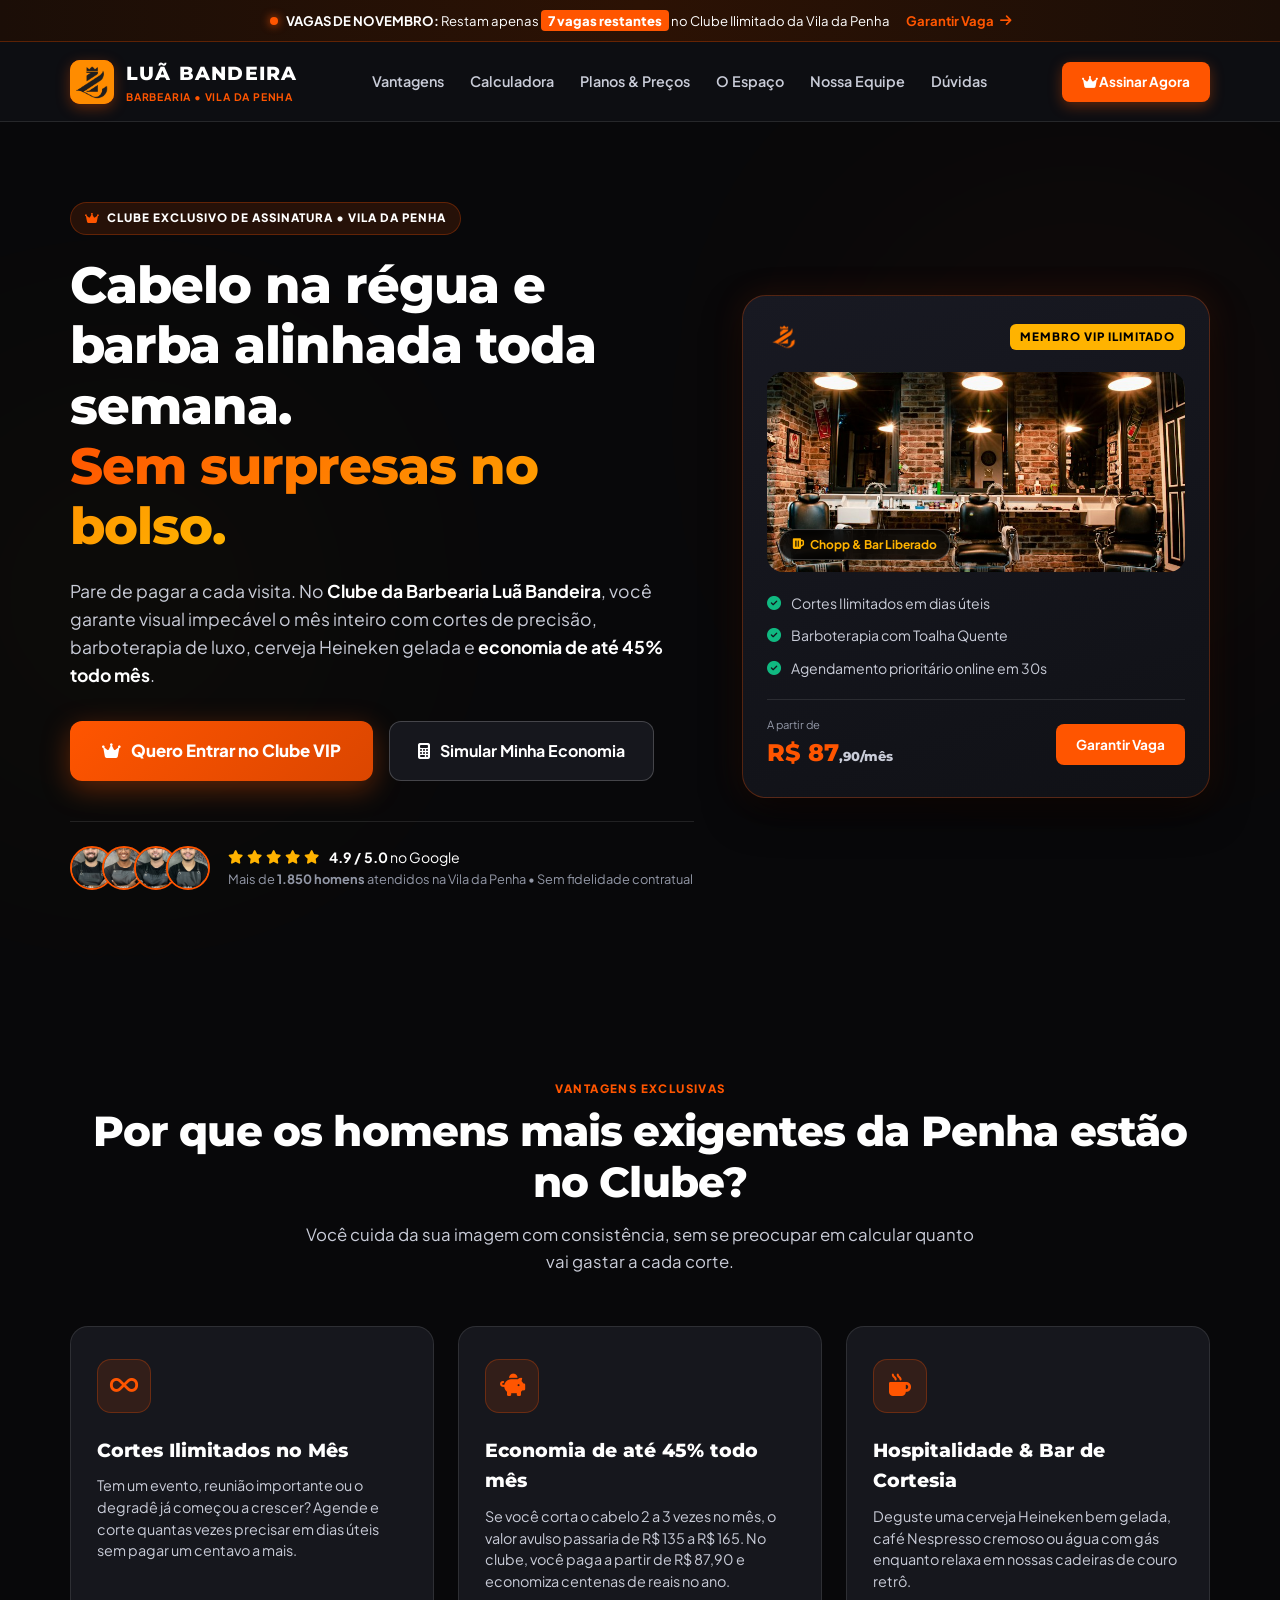
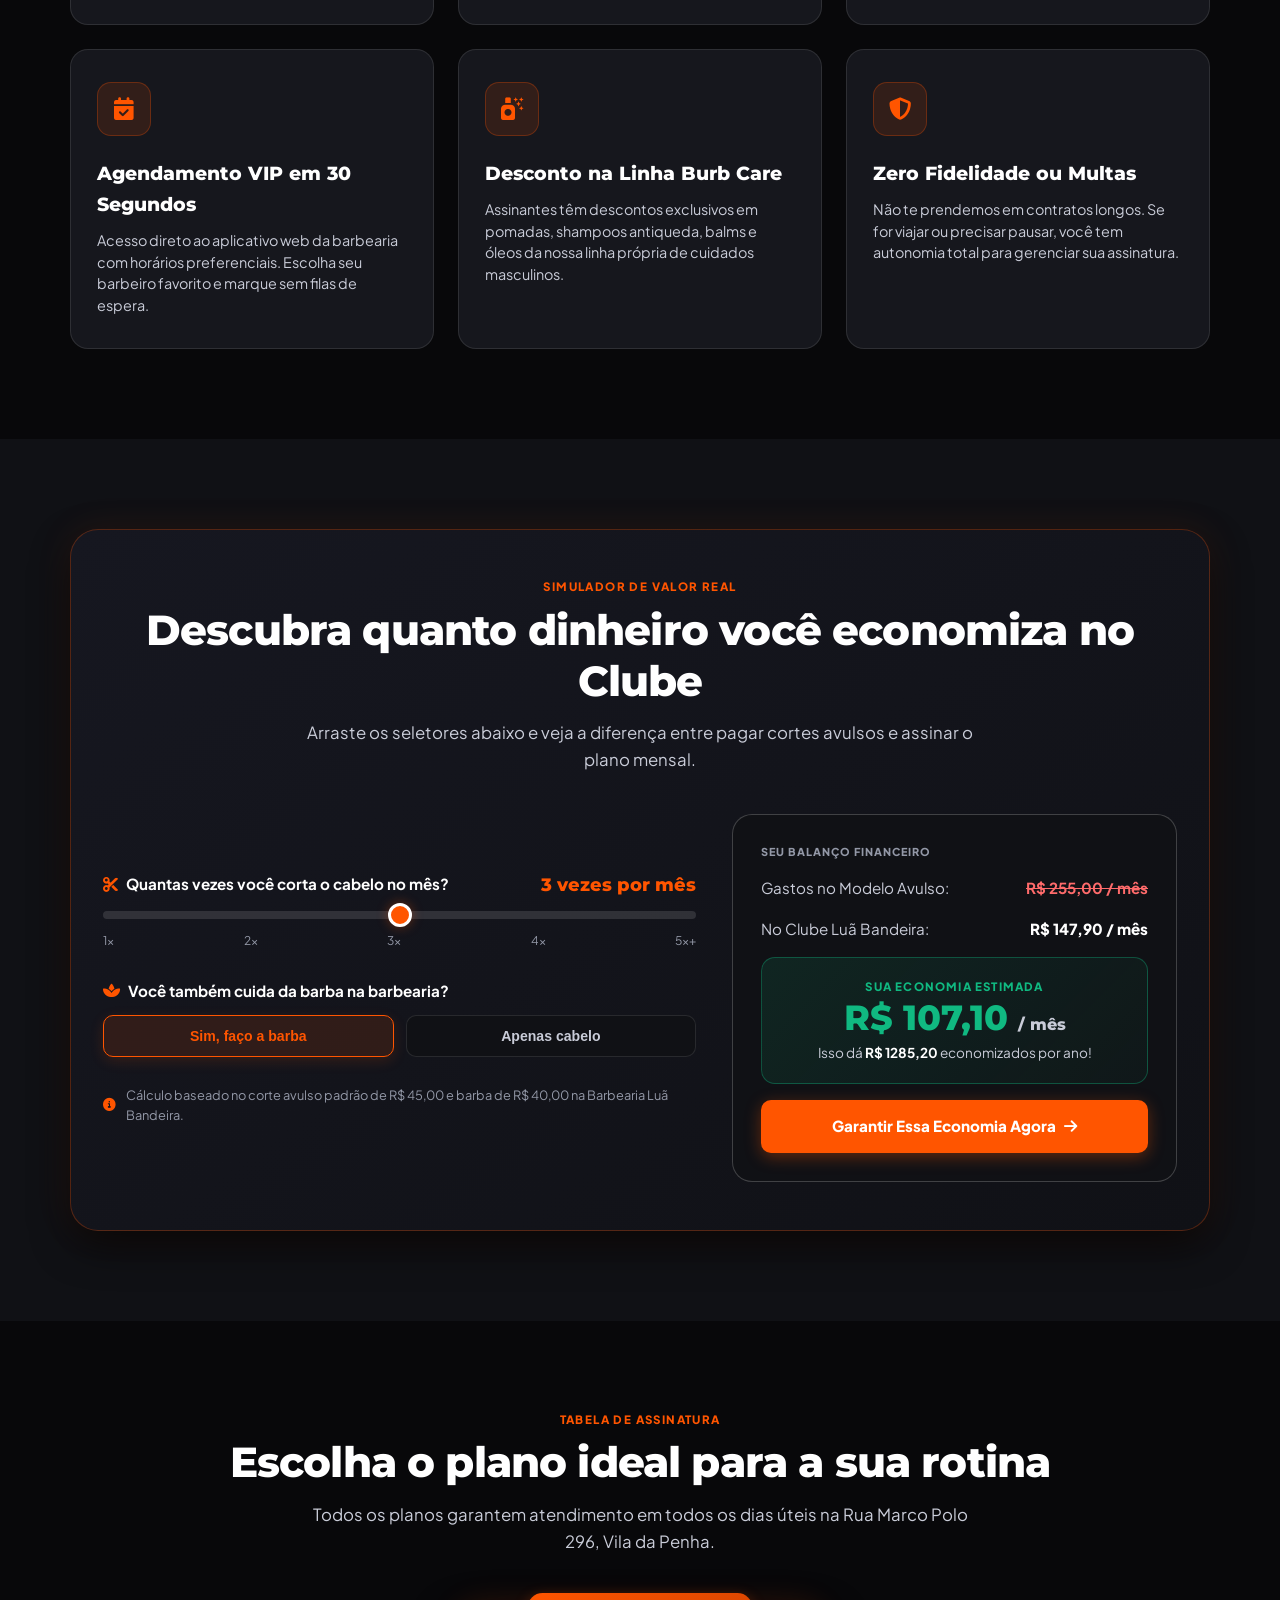
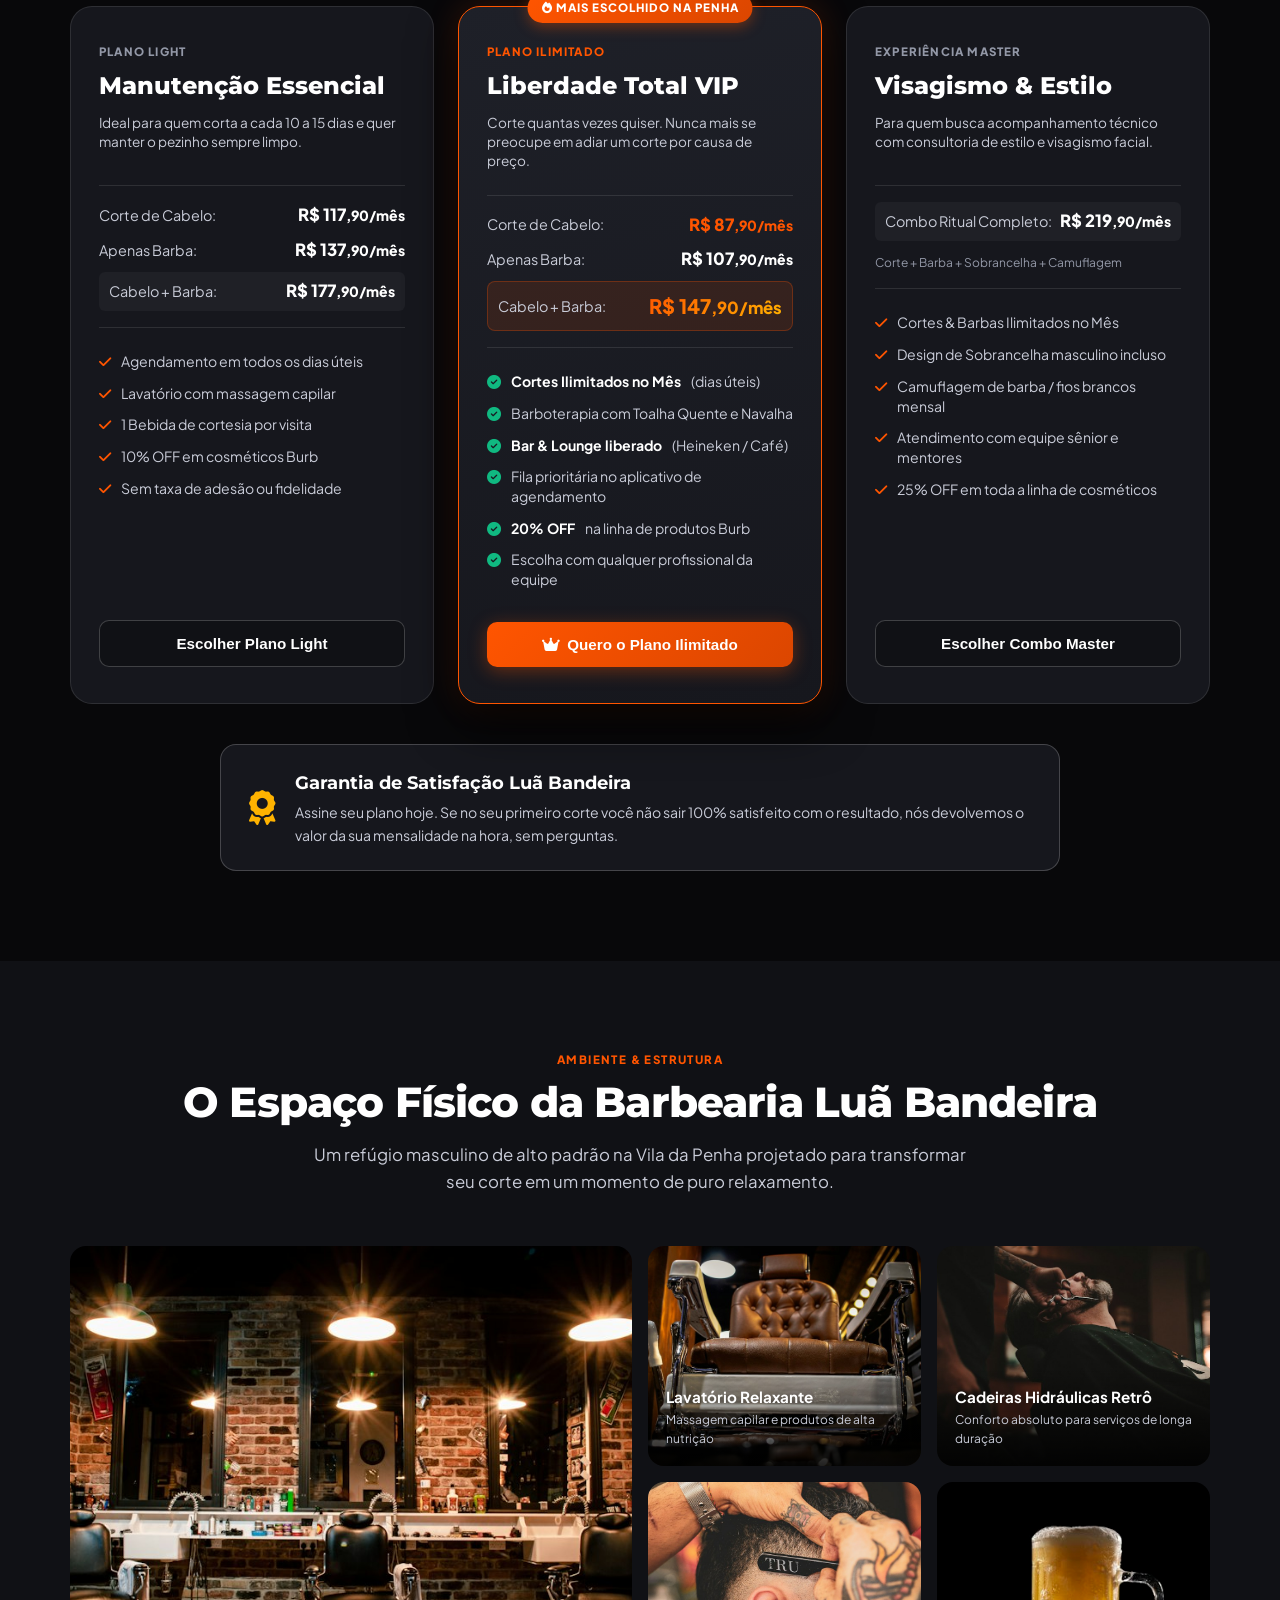
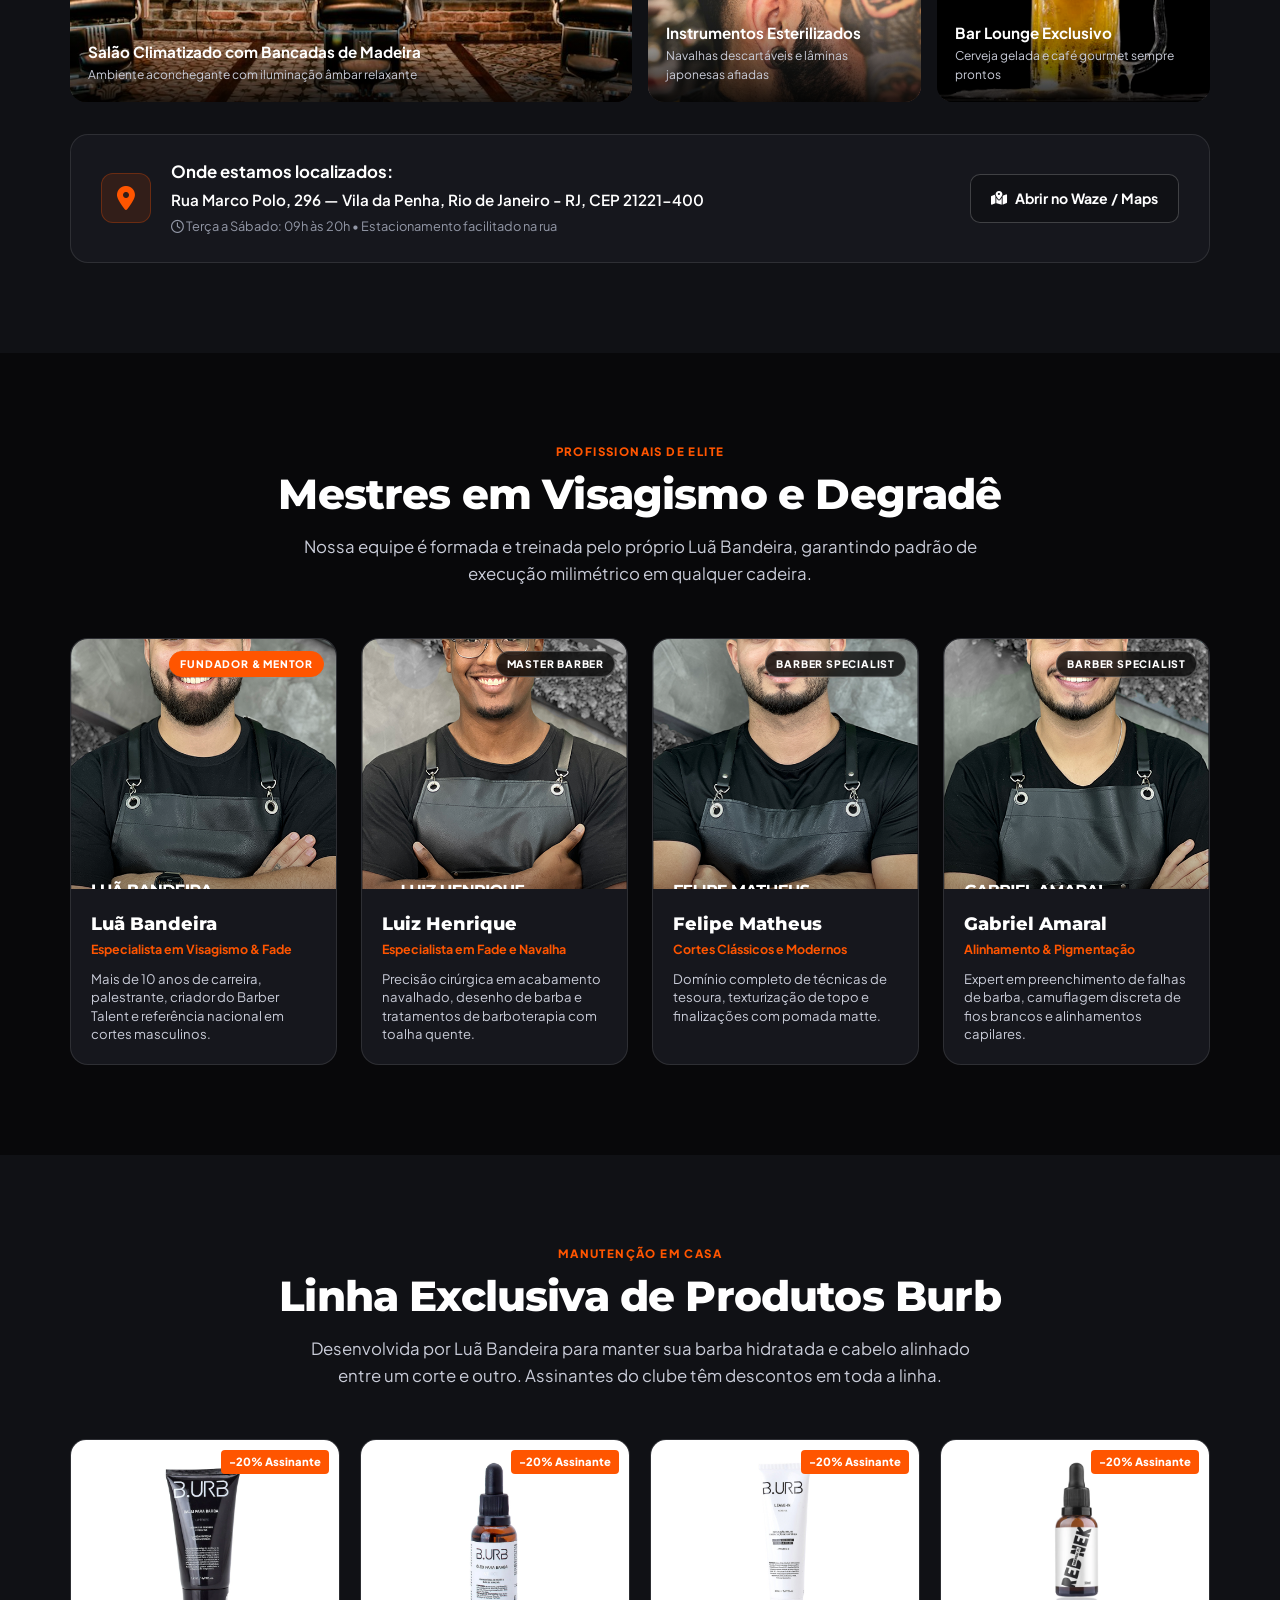
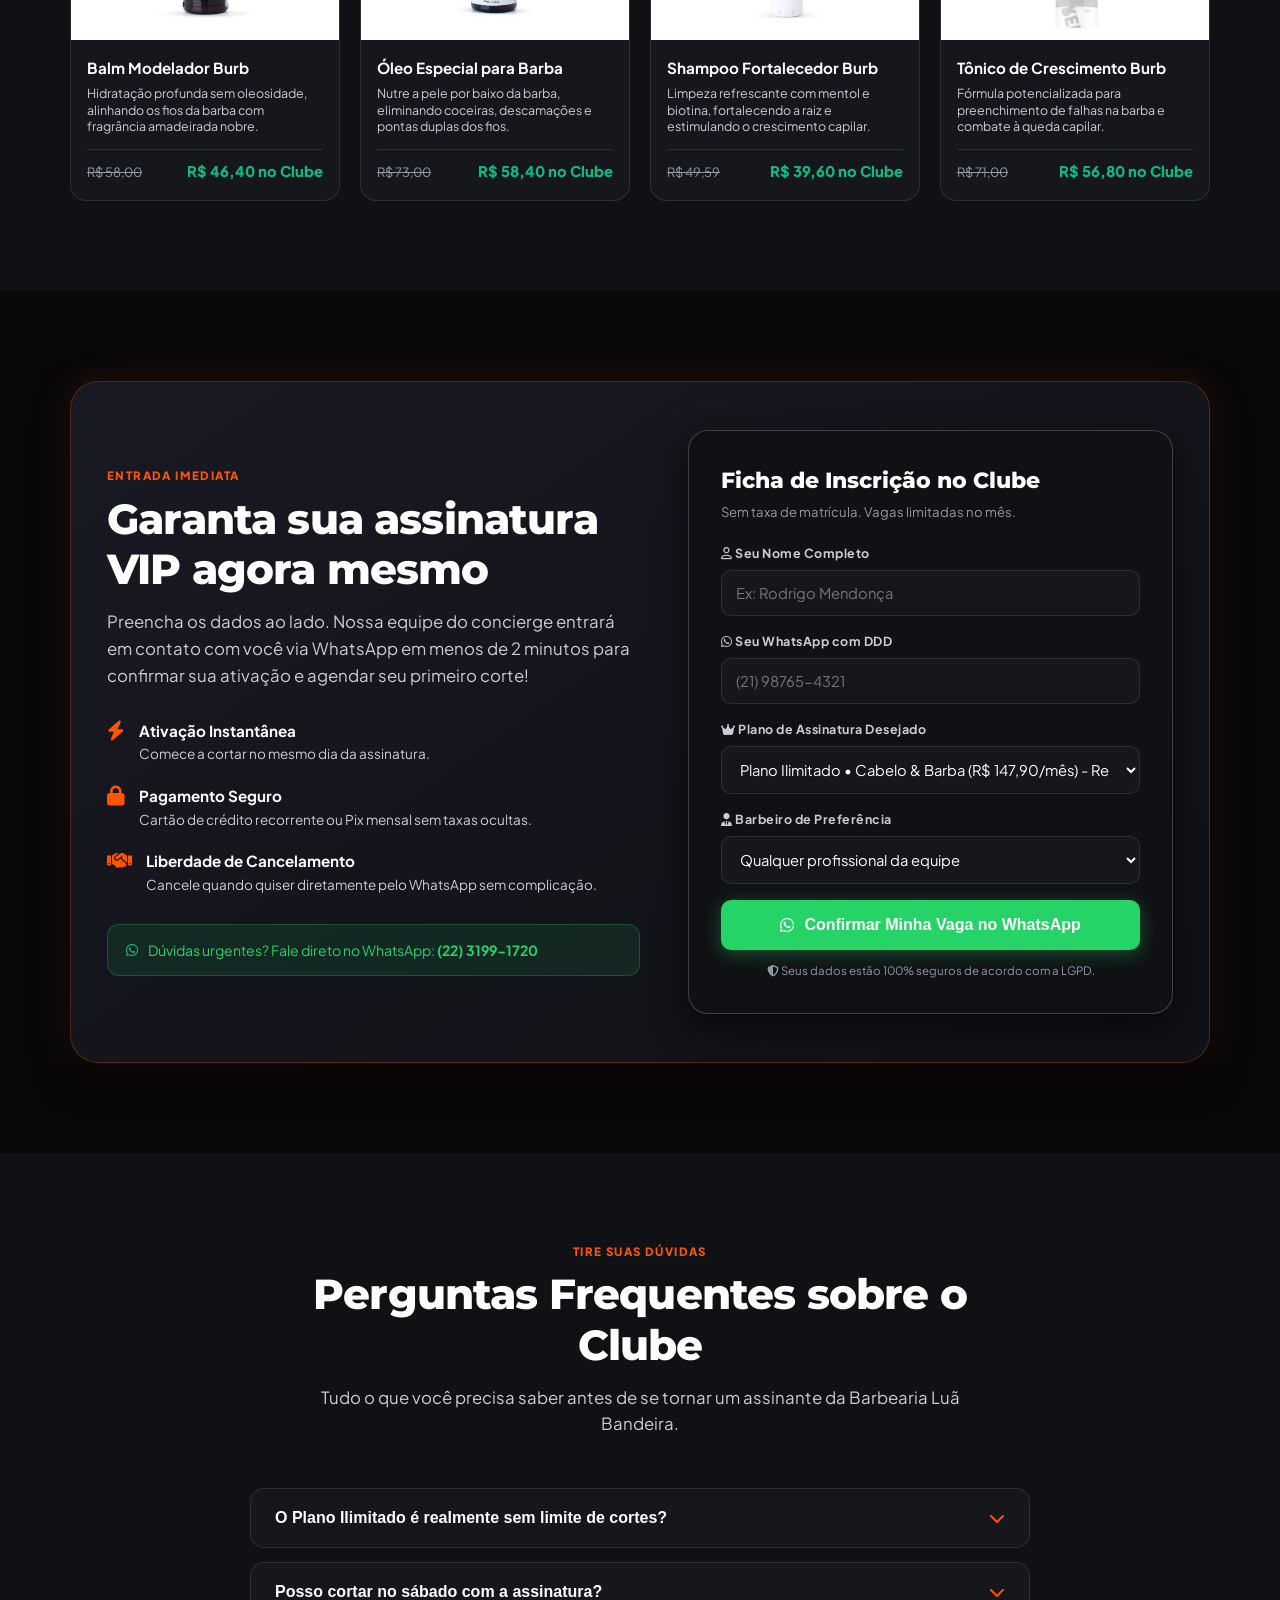
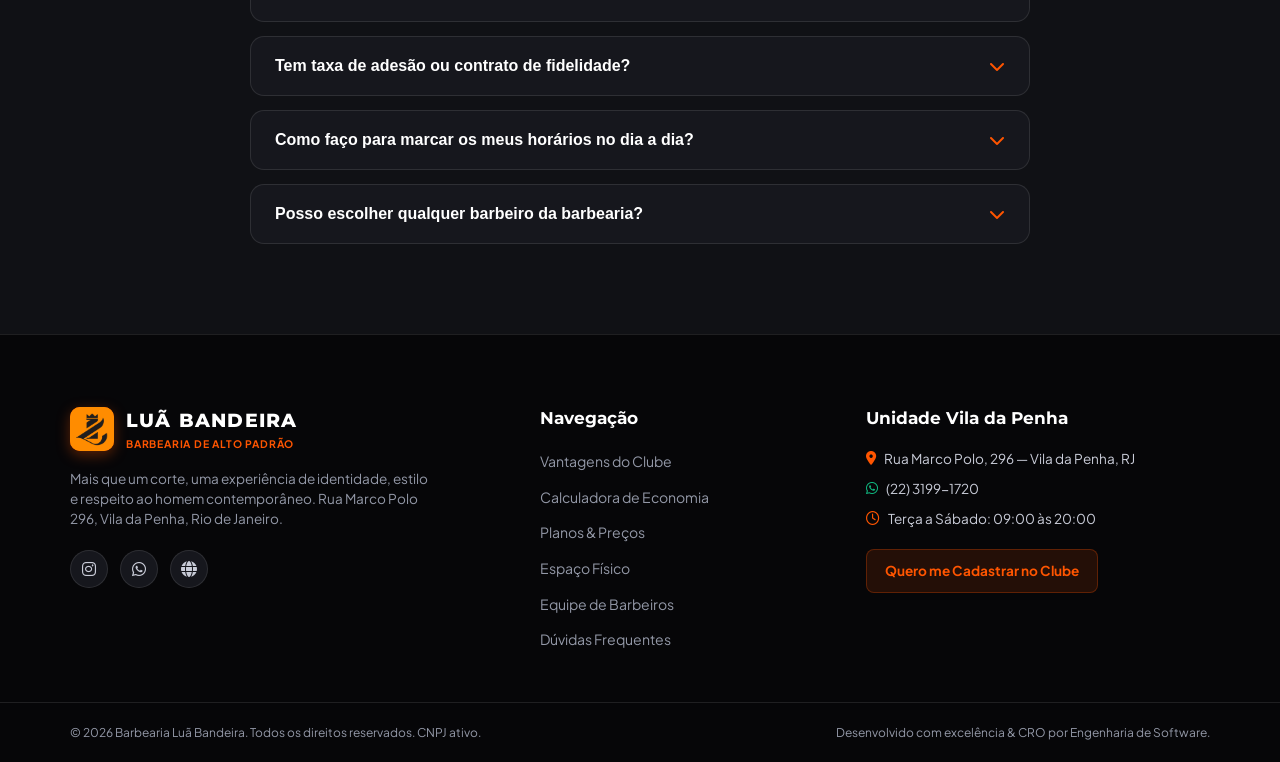
==== commit 1ec938b8: "refactor(ui): remove area do assinante and upgrade typography to Montserrat + Plus Jakarta Sans" ====
--- a/landing-page.html
+++ b/landing-page.html
@@ -46,10 +46,10 @@
   }
   </script>
 
-  <!-- Google Fonts: Syne & Plus Jakarta Sans -->
+  <!-- Google Fonts: Montserrat (Headings Luxury) & Plus Jakarta Sans (Body Ultra-Legível) -->
   <link rel="preconnect" href="https://fonts.googleapis.com">
   <link rel="preconnect" href="https://fonts.gstatic.com" crossorigin>
-  <link href="https://fonts.googleapis.com/css2?family=Plus+Jakarta+Sans:wght@300;400;500;600;700;800&family=Syne:wght@700;800&display=swap" rel="stylesheet">
+  <link href="https://fonts.googleapis.com/css2?family=Montserrat:ital,wght@0,400;0,500;0,600;0,700;0,800;0,900;1,400;1,600;1,700&family=Plus+Jakarta+Sans:ital,wght@0,400;0,500;0,600;0,700;0,800;1,400;1,600&display=swap" rel="stylesheet">
 
   <!-- Font Awesome 6 Icons -->
   <link rel="stylesheet" href="https://cdnjs.cloudflare.com/ajax/libs/font-awesome/6.4.0/css/all.min.css">
@@ -91,11 +91,8 @@
       </nav>
 
       <div class="navbar-actions">
-        <a href="index.html" class="btn-login-app" title="Entrar no aplicativo de agendamento">
-          <i class="fa-solid fa-arrow-right-to-bracket"></i>
-          <span>Área do Assinante</span>
-        </a>
         <a href="#cadastro" class="btn-cta-nav">
+          <i class="fa-solid fa-crown"></i>
           <span>Assinar Agora</span>
         </a>
       </div>
@@ -884,7 +881,7 @@
           <li><a href="#planos">Planos & Preços</a></li>
           <li><a href="#espaco">Espaço Físico</a></li>
           <li><a href="#barbeiros">Equipe de Barbeiros</a></li>
-          <li><a href="index.html">Área do Cliente VIP</a></li>
+          <li><a href="#faq">Dúvidas Frequentes</a></li>
         </ul>
       </div>
 
--- a/landing-styles.css
+++ b/landing-styles.css
@@ -25,15 +25,15 @@
   --status-green: #10b981;
   --status-green-glow: rgba(16, 185, 129, 0.25);
 
-  --text-primary: #fcfcfd;
-  --text-secondary: #a2a3b0;
-  --text-muted: #6a6b78;
-
-  --border-subtle: rgba(255, 255, 255, 0.08);
-  --border-bright: rgba(255, 255, 255, 0.18);
-
-  --font-heading: 'Syne', -apple-system, BlinkMacSystemFont, sans-serif;
-  --font-body: 'Plus Jakarta Sans', -apple-system, BlinkMacSystemFont, sans-serif;
+  --text-primary: #ffffff;
+  --text-secondary: #c9ccd8;
+  --text-muted: #9398a7;
+
+  --border-subtle: rgba(255, 255, 255, 0.10);
+  --border-bright: rgba(255, 255, 255, 0.20);
+
+  --font-heading: 'Montserrat', 'Plus Jakarta Sans', -apple-system, BlinkMacSystemFont, 'Segoe UI', Roboto, sans-serif;
+  --font-body: 'Plus Jakarta Sans', -apple-system, BlinkMacSystemFont, 'Segoe UI', Roboto, sans-serif;
 
   --transition-fast: 0.2s cubic-bezier(0.16, 1, 0.3, 1);
   --transition-smooth: 0.35s cubic-bezier(0.16, 1, 0.3, 1);
@@ -354,7 +354,8 @@
   font-family: var(--font-heading);
   font-size: 2.6rem;
   font-weight: 800;
-  line-height: 1.2;
+  line-height: 1.18;
+  letter-spacing: -0.02em;
   color: #fff;
   margin-bottom: 20px;
 }
@@ -627,7 +628,8 @@
   font-family: var(--font-heading);
   font-size: 2.2rem;
   font-weight: 800;
-  line-height: 1.25;
+  line-height: 1.22;
+  letter-spacing: -0.02em;
   color: #fff;
   margin-bottom: 14px;
 }
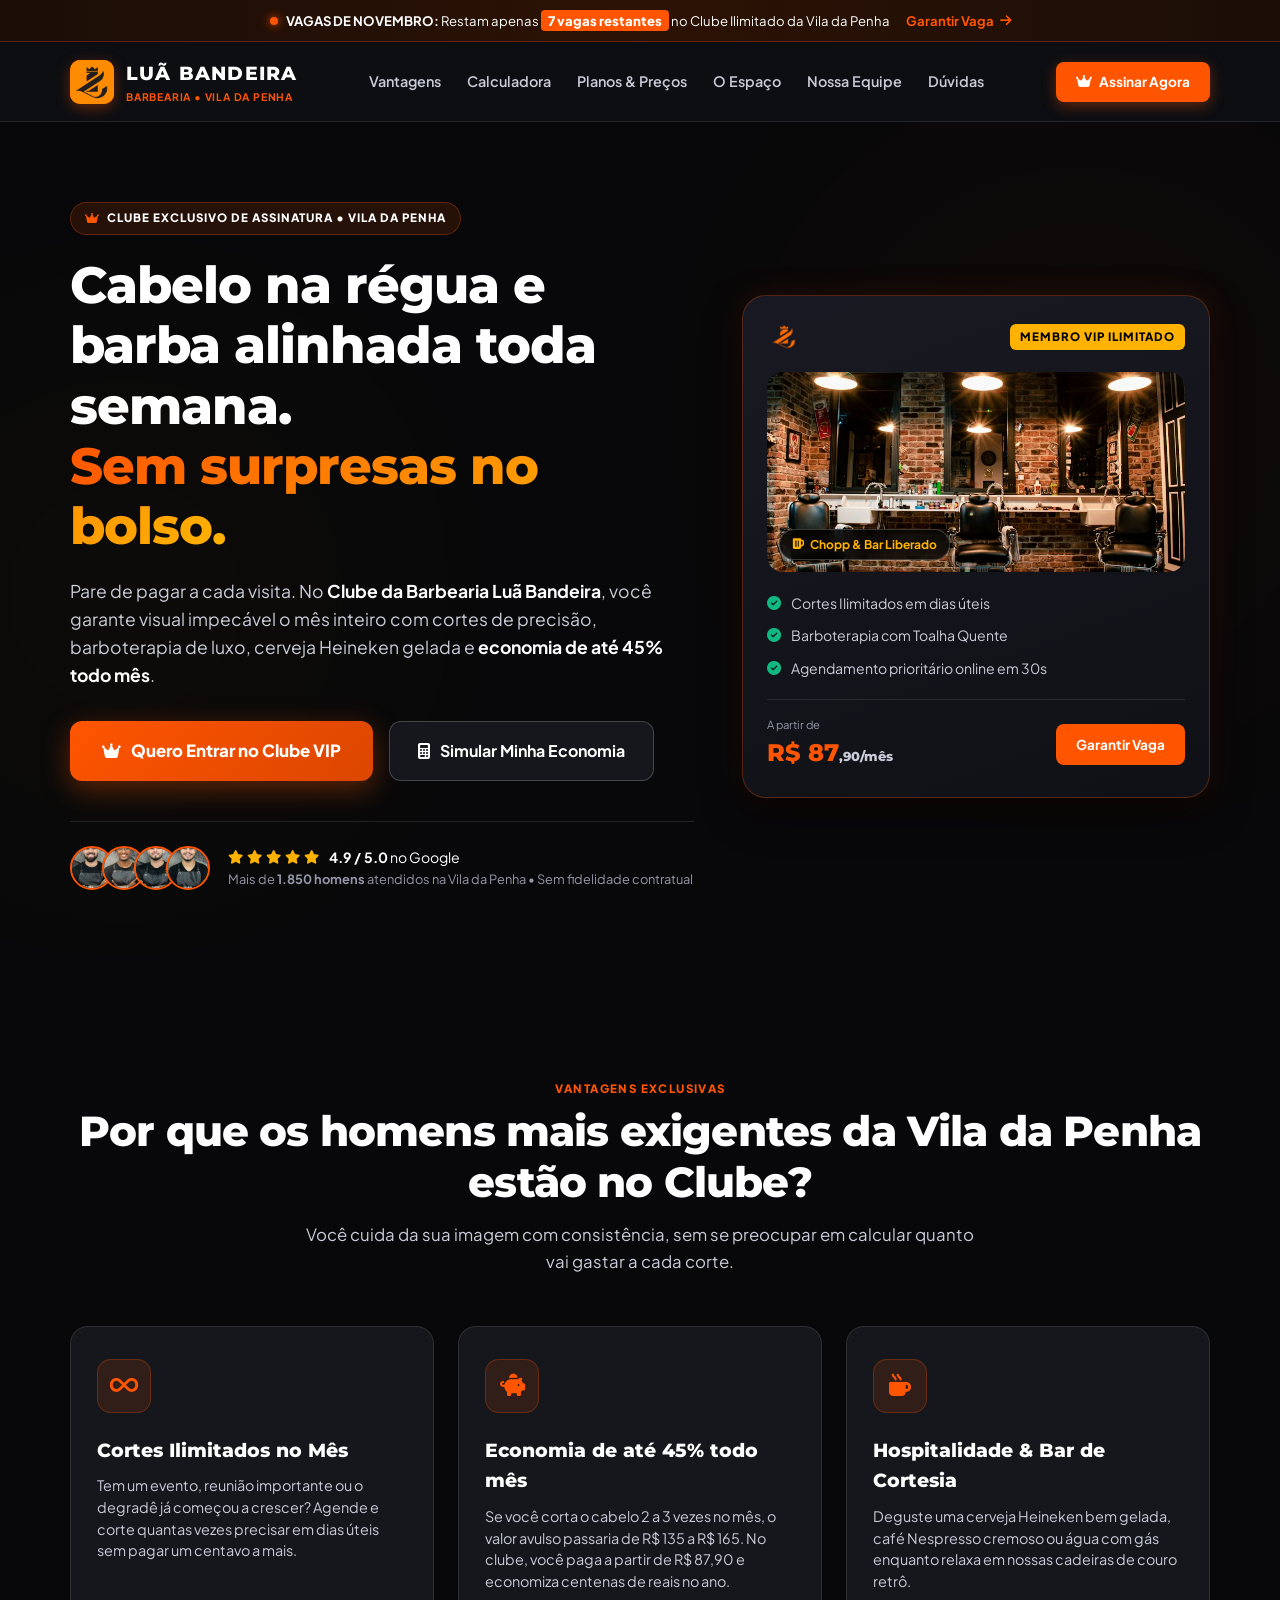
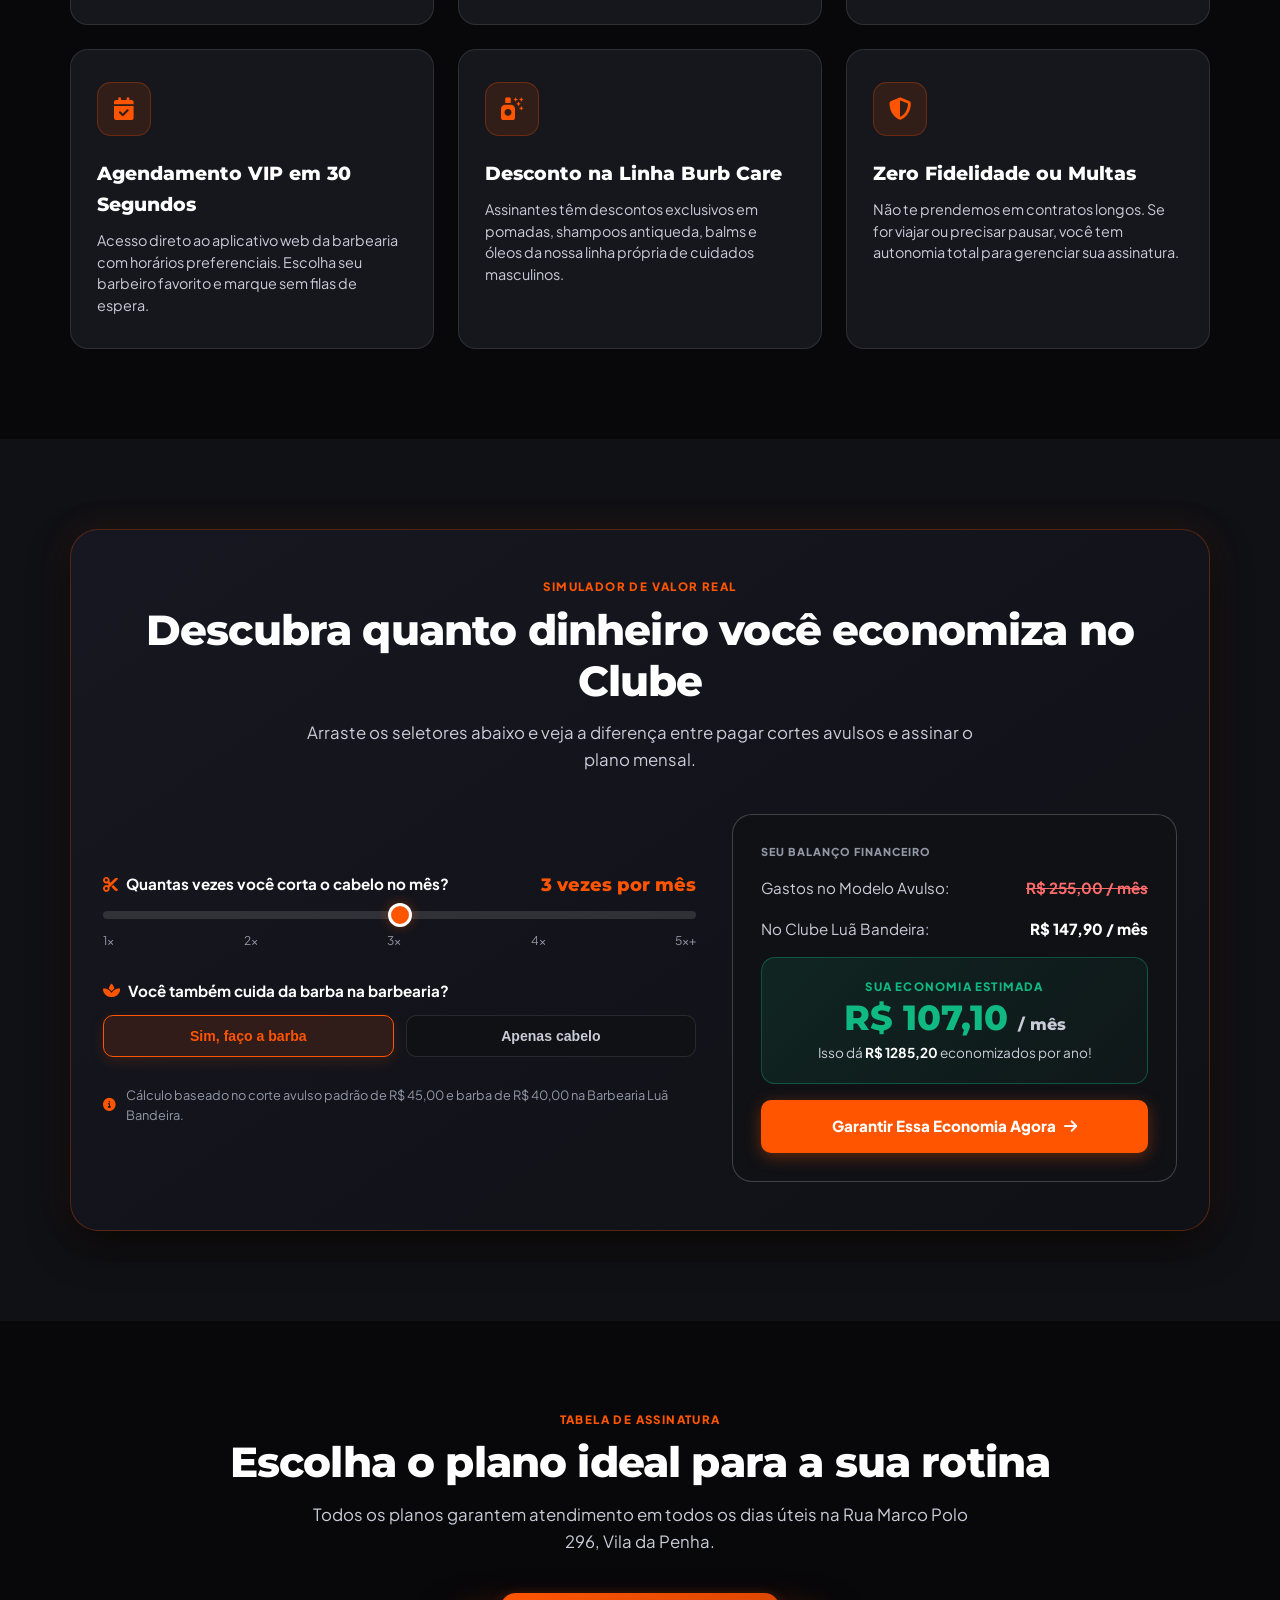
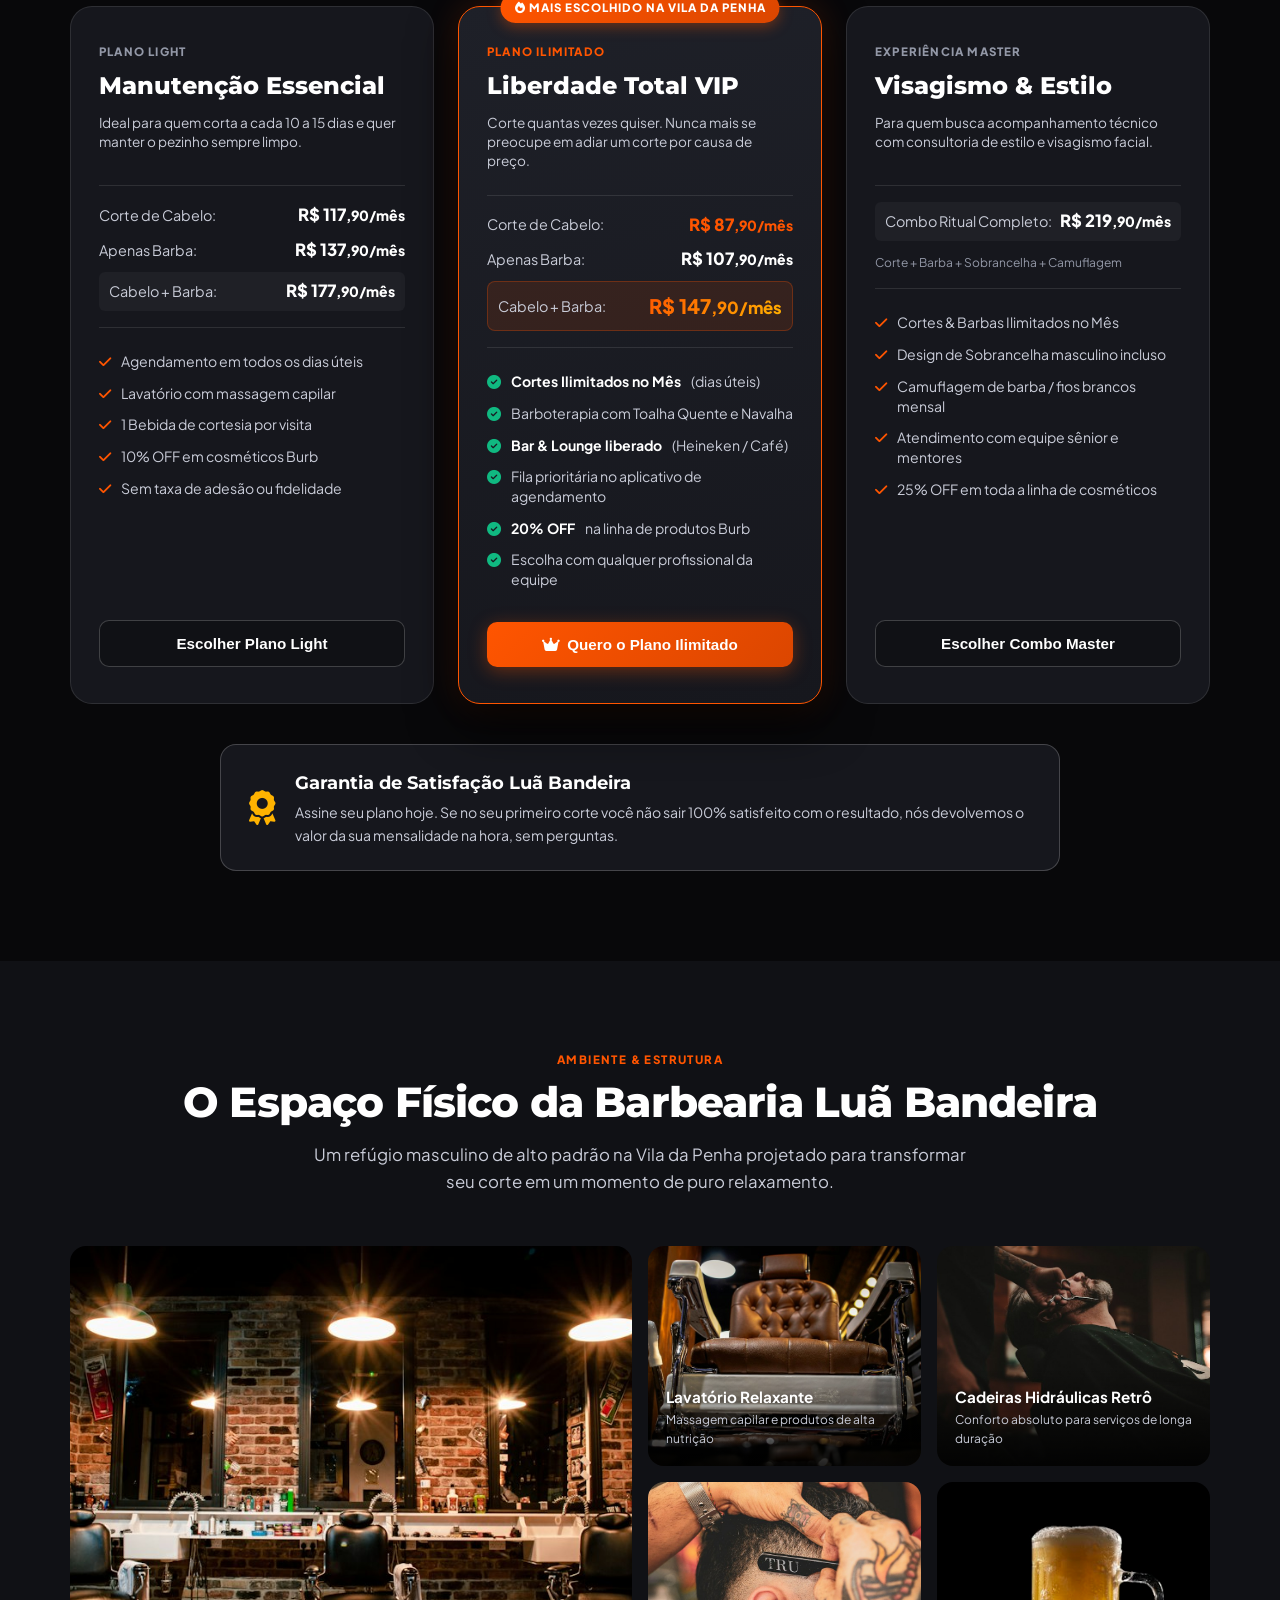
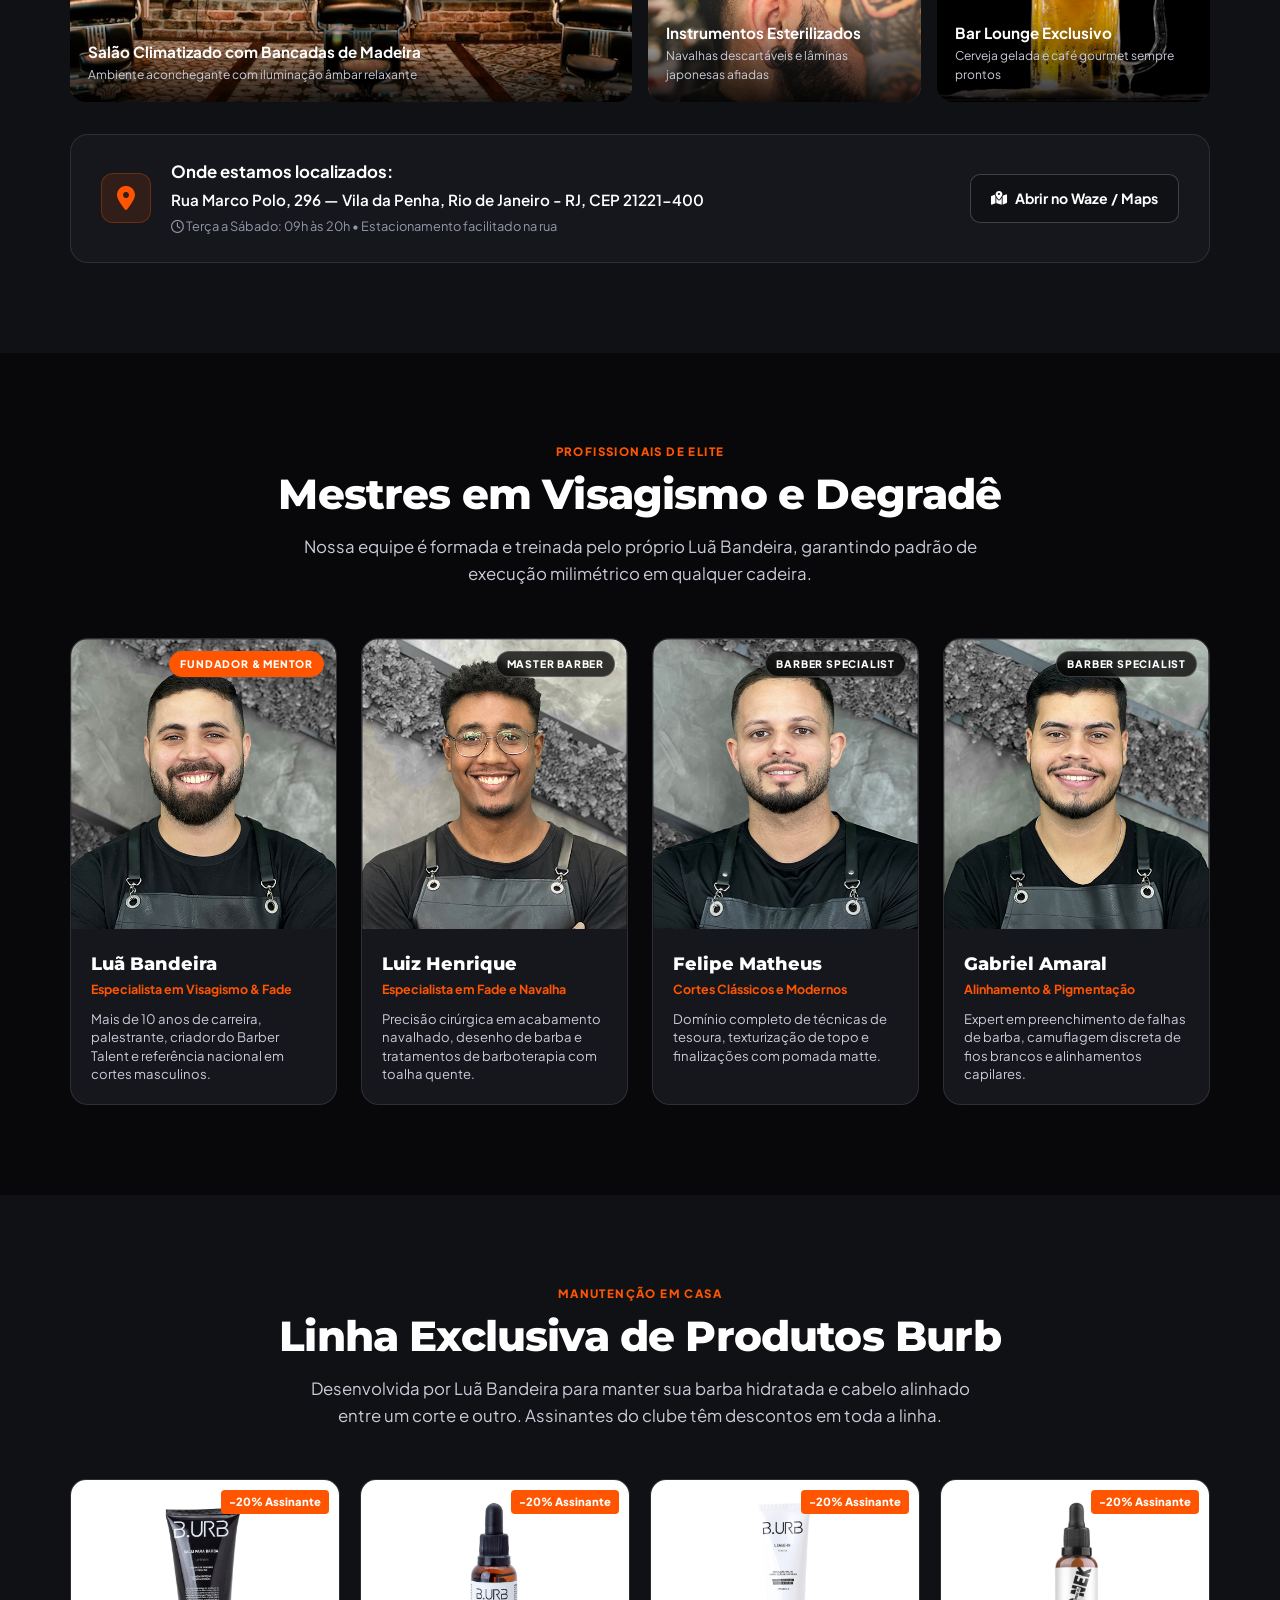
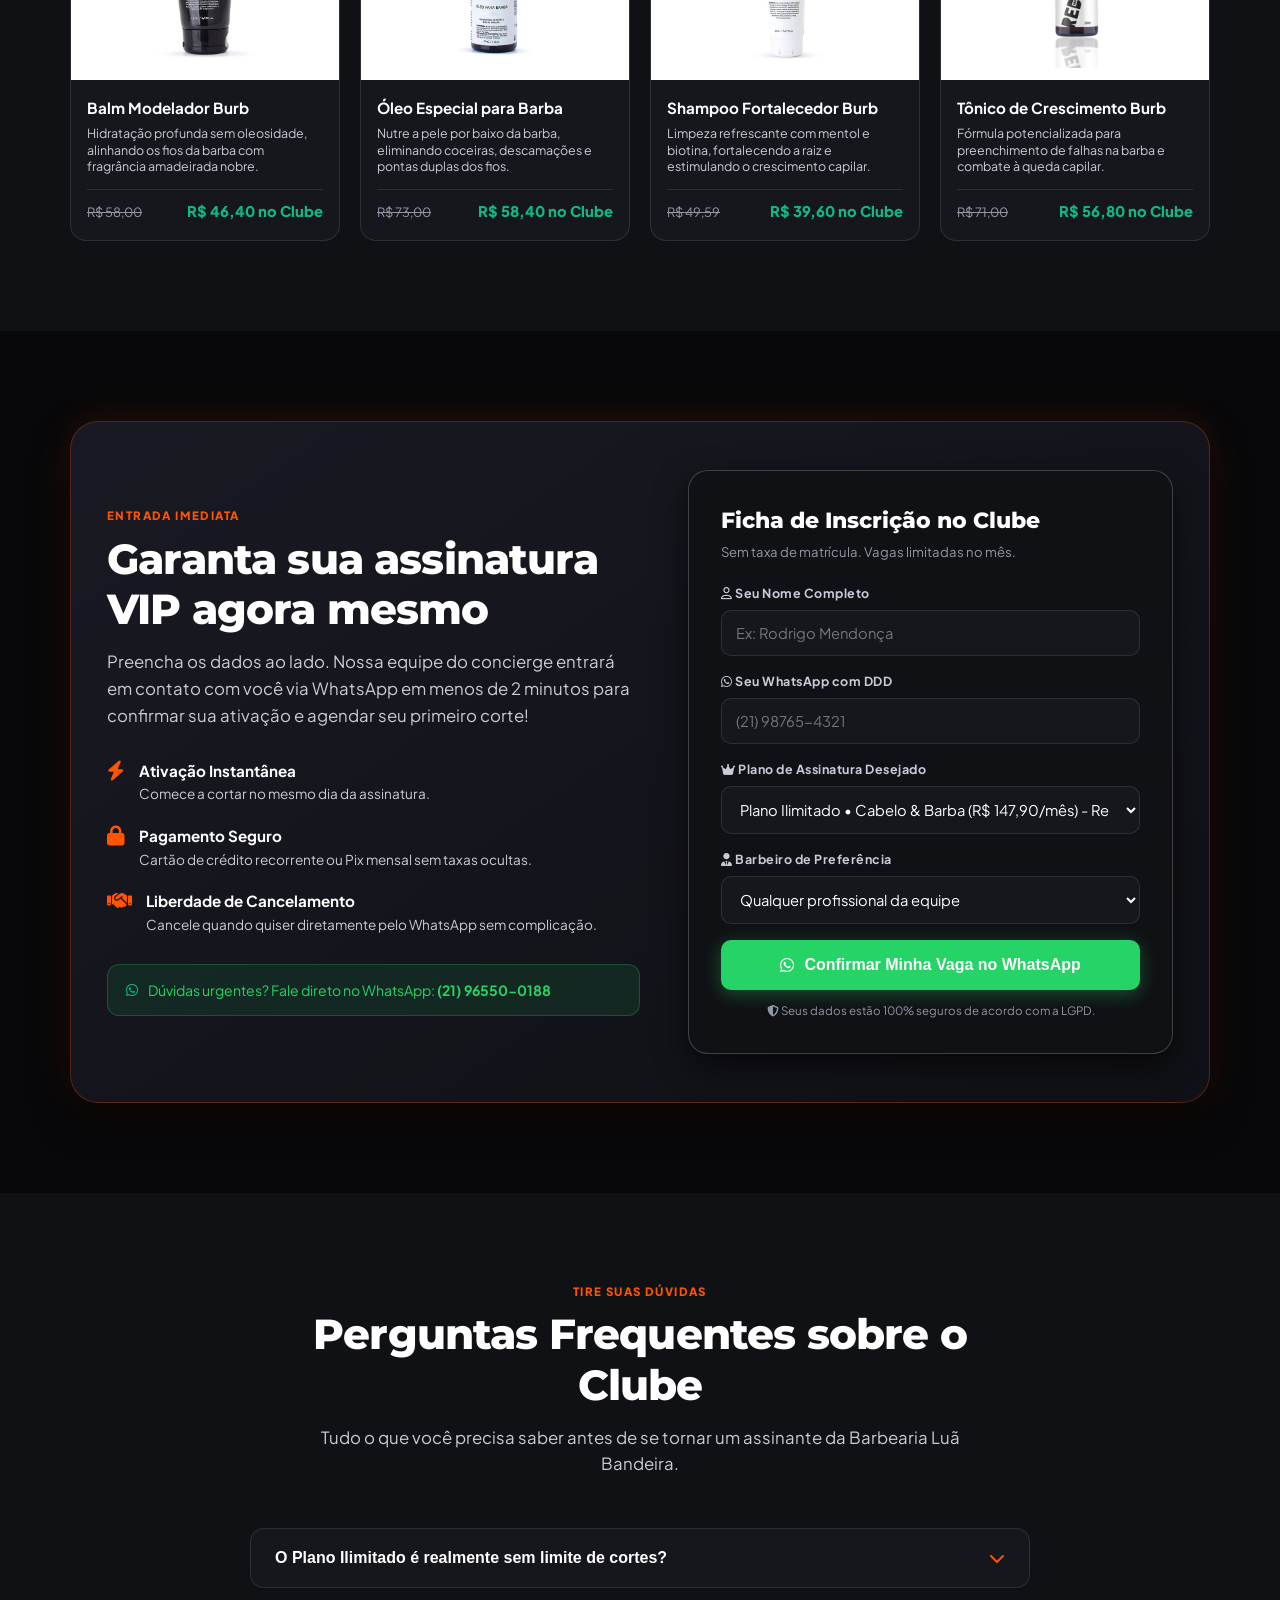
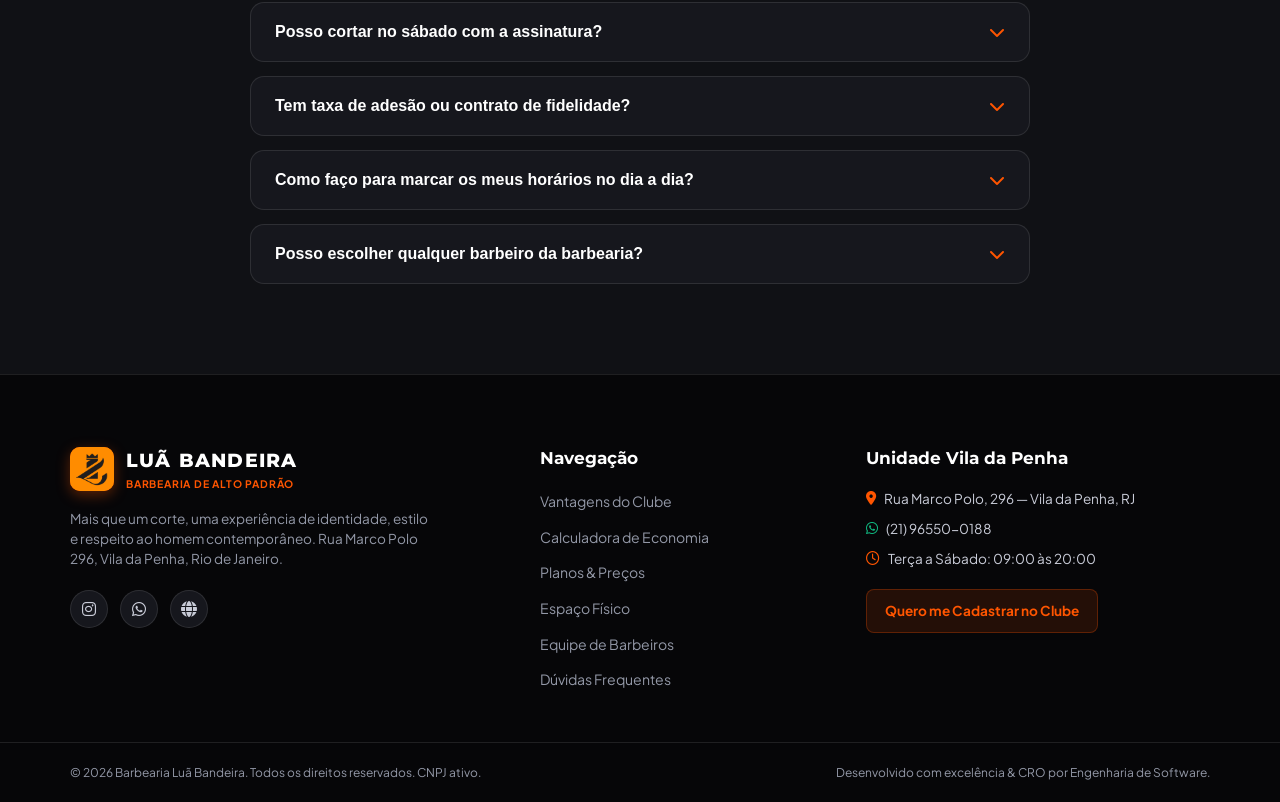
==== commit 63961ddf: "fix(copy): standardize Vila da Penha across all titles and update official WhatsApp to (21) 96550-01" ====
--- a/landing-page.html
+++ b/landing-page.html
@@ -42,7 +42,7 @@
       "name": "Luã Bandeira"
     },
     "priceRange": "$$",
-    "telephone": "+552231991720"
+    "telephone": "+5521965500188"
   }
   </script>
 
@@ -205,7 +205,7 @@
     <div class="container">
       <div class="section-heading text-center">
         <span class="sub-badge">VANTAGENS EXCLUSIVAS</span>
-        <h2 class="title-h2">Por que os homens mais exigentes da Penha estão no Clube?</h2>
+        <h2 class="title-h2">Por que os homens mais exigentes da Vila da Penha estão no Clube?</h2>
         <p class="desc-p">Você cuida da sua imagem com consistência, sem se preocupar em calcular quanto vai gastar a cada corte.</p>
       </div>
 
@@ -388,7 +388,7 @@
         <!-- CARD 2: PLANO ILIMITADO (DESTAQUE MESTRE) -->
         <div class="plan-card featured-plan">
           <div class="badge-featured-tag">
-            <i class="fa-solid fa-fire"></i> MAIS ESCOLHIDO NA PENHA
+            <i class="fa-solid fa-fire"></i> MAIS ESCOLHIDO NA VILA DA PENHA
           </div>
 
           <div class="plan-header">
@@ -722,7 +722,7 @@
 
             <div class="barbershop-direct-contact">
               <i class="fa-brands fa-whatsapp text-green"></i>
-              <span>Dúvidas urgentes? Fale direto no WhatsApp: <strong>(22) 3199-1720</strong></span>
+              <span>Dúvidas urgentes? Fale direto no WhatsApp: <strong>(21) 96550-0188</strong></span>
             </div>
           </div>
 
@@ -868,7 +868,7 @@
         </p>
         <div class="social-icons-row">
           <a href="https://www.instagram.com/luabandeirabarber/" target="_blank" title="Instagram oficial"><i class="fa-brands fa-instagram"></i></a>
-          <a href="https://wa.me/552231991720" target="_blank" title="WhatsApp da Barbearia"><i class="fa-brands fa-whatsapp"></i></a>
+          <a href="https://wa.me/5521965500188" target="_blank" title="WhatsApp da Barbearia"><i class="fa-brands fa-whatsapp"></i></a>
           <a href="https://barbearia.luabandeira.com.br" target="_blank" title="Site oficial"><i class="fa-solid fa-globe"></i></a>
         </div>
       </div>
@@ -888,7 +888,7 @@
       <div class="footer-contact-col">
         <h4>Unidade Vila da Penha</h4>
         <p><i class="fa-solid fa-location-dot text-orange"></i> Rua Marco Polo, 296 — Vila da Penha, RJ</p>
-        <p><i class="fa-brands fa-whatsapp text-green"></i> (22) 3199-1720</p>
+        <p><i class="fa-brands fa-whatsapp text-green"></i> (21) 96550-0188</p>
         <p><i class="fa-regular fa-clock text-orange"></i> Terça a Sábado: 09:00 às 20:00</p>
         <a href="#cadastro" class="btn-footer-cta">Quero me Cadastrar no Clube</a>
       </div>
--- a/landing-styles.css
+++ b/landing-styles.css
@@ -305,6 +305,10 @@
   font-weight: 700;
   box-shadow: 0 4px 14px var(--orange-glow);
   transition: var(--transition-fast);
+  white-space: nowrap;
+  display: inline-flex;
+  align-items: center;
+  gap: 8px;
 }
 
 .btn-cta-nav:hover {
@@ -1361,21 +1365,28 @@
 
 .barber-img-container {
   width: 100%;
-  height: 250px;
-  background: #111216;
+  height: 330px;
+  background: radial-gradient(circle at 50% 25%, #232530 0%, #111216 100%);
   position: relative;
   overflow: hidden;
+}
+
+@media (min-width: 768px) {
+  .barber-img-container {
+    height: 290px;
+  }
 }
 
 .barber-img-container img {
   width: 100%;
   height: 100%;
   object-fit: cover;
-  transition: transform 0.4s;
+  object-position: top center;
+  transition: transform 0.4s ease;
 }
 
 .barber-profile-card:hover .barber-img-container img {
-  transform: scale(1.05);
+  transform: scale(1.04);
 }
 
 .role-badge {
@@ -1904,3 +1915,333 @@
   from { transform: translateY(20px); opacity: 0; }
   to { transform: translateY(0); opacity: 1; }
 }
+
+/* ==========================================================================
+   OTIMIZAÇÃO RESPONSIVA INTEGRAL PARA MOBILE (MAX-WIDTH: 768px & 420px)
+   Engenharia UI/UX Mobile-First • Touch Target 48px • Anti-Zoom iOS
+   ========================================================================== */
+
+@media (max-width: 768px) {
+  /* Container & Seções */
+  .container {
+    padding: 0 16px;
+  }
+  
+  .section-padding {
+    padding: 55px 0;
+  }
+
+  /* Header Navbar Mobile */
+  .main-navbar {
+    padding: 10px 0;
+  }
+
+  .navbar-container {
+    padding: 0 16px;
+    gap: 8px;
+  }
+
+  .brand-link {
+    gap: 9px;
+    min-width: 0;
+  }
+
+  .brand-logo-circle {
+    width: 38px;
+    height: 38px;
+    min-width: 38px;
+    border-radius: 9px;
+  }
+
+  .brand-text {
+    min-width: 0;
+  }
+
+  .brand-name {
+    font-size: 0.98rem;
+    letter-spacing: 0.3px;
+    line-height: 1.15;
+    white-space: nowrap;
+  }
+
+  .brand-badge {
+    font-size: 0.58rem;
+    letter-spacing: 0.4px;
+    white-space: nowrap;
+    line-height: 1;
+    margin-top: 2px;
+  }
+
+  .navbar-actions {
+    gap: 8px;
+    flex-shrink: 0;
+  }
+
+  .btn-cta-nav {
+    padding: 8px 14px;
+    font-size: 0.8rem;
+    font-weight: 800;
+    gap: 6px;
+    white-space: nowrap;
+    border-radius: 8px;
+  }
+
+  /* Top Announcement Bar */
+  .top-announcement-bar {
+    padding: 7px 12px;
+    font-size: 0.74rem;
+    text-align: center;
+  }
+
+  /* Hero Section Mobile */
+  .hero-section {
+    padding: 35px 0 55px;
+  }
+
+  .hero-container {
+    gap: 36px;
+  }
+
+  .hero-pill-badge {
+    font-size: 0.68rem;
+    padding: 5px 12px;
+    margin-bottom: 14px;
+  }
+
+  .hero-title {
+    font-size: clamp(1.9rem, 7.5vw, 2.5rem);
+    line-height: 1.16;
+    letter-spacing: -0.02em;
+    margin-bottom: 16px;
+  }
+
+  .hero-subtitle {
+    font-size: 1rem;
+    line-height: 1.55;
+    margin-bottom: 26px;
+  }
+
+  .hero-cta-group {
+    flex-direction: column;
+    gap: 12px;
+    width: 100%;
+    margin-bottom: 30px;
+  }
+
+  .hero-cta-group .btn-primary-glow,
+  .hero-cta-group .btn-secondary-glass {
+    width: 100%;
+    justify-content: center;
+    padding: 15px 20px;
+    font-size: 0.98rem;
+    text-align: center;
+  }
+
+  .hero-social-proof {
+    flex-direction: column;
+    align-items: flex-start;
+    gap: 10px;
+    padding-top: 18px;
+  }
+
+  /* Calculadora de Economia Mobile */
+  .calculator-wrapper {
+    padding: 26px 18px;
+    border-radius: 20px;
+  }
+
+  .calculator-header {
+    margin-bottom: 26px;
+  }
+
+  .calculator-box-grid {
+    gap: 24px;
+  }
+
+  .calc-controls {
+    gap: 20px;
+  }
+
+  .calc-results-card {
+    padding: 22px 18px;
+    border-radius: 16px;
+  }
+
+  .savings-number {
+    font-size: 2rem;
+  }
+
+  .range-slider::-webkit-slider-thumb {
+    width: 28px;
+    height: 28px;
+  }
+
+  /* Planos & Preços Mobile */
+  .plans-cards-grid {
+    gap: 20px;
+  }
+
+  .plan-card {
+    padding: 24px 18px;
+    border-radius: 18px;
+  }
+
+  .badge-featured-tag {
+    font-size: 0.68rem;
+    padding: 4px 12px;
+  }
+
+  /* Espaço Físico Gallery Mobile */
+  .space-gallery-grid {
+    grid-template-columns: 1fr;
+    gap: 14px;
+  }
+
+  .space-img-box {
+    height: 220px;
+    border-radius: 14px;
+  }
+
+  /* Barbeiros Mobile Framing */
+  .barbers-team-grid {
+    grid-template-columns: 1fr;
+    gap: 20px;
+  }
+
+  .barber-profile-card {
+    border-radius: 16px;
+  }
+
+  .barber-img-container {
+    height: 330px;
+  }
+
+  .barber-img-container img {
+    object-position: top center;
+  }
+
+  .barber-card-info {
+    padding: 18px;
+  }
+
+  .barbershop-direct-contact {
+    flex-direction: column;
+    text-align: center;
+    gap: 8px;
+    padding: 12px 14px;
+    font-size: 0.82rem;
+  }
+
+  /* Produtos Burb Mobile */
+  .products-carousel-grid {
+    grid-template-columns: repeat(2, 1fr);
+    gap: 12px;
+  }
+
+  .product-item-card {
+    border-radius: 14px;
+  }
+
+  .product-img-box {
+    height: 140px;
+  }
+
+  .product-info {
+    padding: 12px;
+  }
+
+  .product-title {
+    font-size: 0.84rem;
+  }
+
+  .price-vip {
+    font-size: 0.88rem;
+  }
+
+  /* Formulário de Cadastro VIP Mobile */
+  .checkout-form-col {
+    padding: 24px 18px;
+    border-radius: 18px;
+  }
+
+  .form-title {
+    font-size: 1.25rem;
+  }
+
+  /* Previne zoom involuntário no Safari iOS */
+  .form-group-field input,
+  .form-group-field select {
+    font-size: 16px !important;
+    padding: 13px 14px;
+    min-height: 48px;
+  }
+
+  .btn-submit-lead {
+    min-height: 52px;
+    font-size: 0.98rem;
+  }
+
+  /* FAQ & Footer Mobile */
+  .faq-question {
+    padding: 16px;
+    font-size: 0.94rem;
+  }
+
+  .faq-answer {
+    padding: 0 16px 16px;
+    font-size: 0.88rem;
+  }
+
+  .footer-grid {
+    grid-template-columns: 1fr;
+    gap: 32px;
+  }
+
+  .toast-hub {
+    left: 14px;
+    right: 14px;
+    bottom: 14px;
+  }
+
+  .toast-msg {
+    width: 100%;
+    font-size: 0.84rem;
+  }
+}
+
+@media (max-width: 420px) {
+  /* Micro telas (iPhone SE, Galaxy A, etc.) */
+  .navbar-container {
+    padding: 0 12px;
+    gap: 6px;
+  }
+
+  .brand-logo-circle {
+    width: 34px;
+    height: 34px;
+    min-width: 34px;
+  }
+
+  .brand-name {
+    font-size: 0.9rem;
+    letter-spacing: 0.2px;
+  }
+
+  .brand-badge {
+    font-size: 0.54rem;
+  }
+
+  .btn-cta-nav {
+    padding: 7px 11px;
+    font-size: 0.76rem;
+    gap: 4px;
+  }
+
+  .products-carousel-grid {
+    grid-template-columns: 1fr;
+  }
+
+  .product-img-box {
+    height: 180px;
+  }
+}
